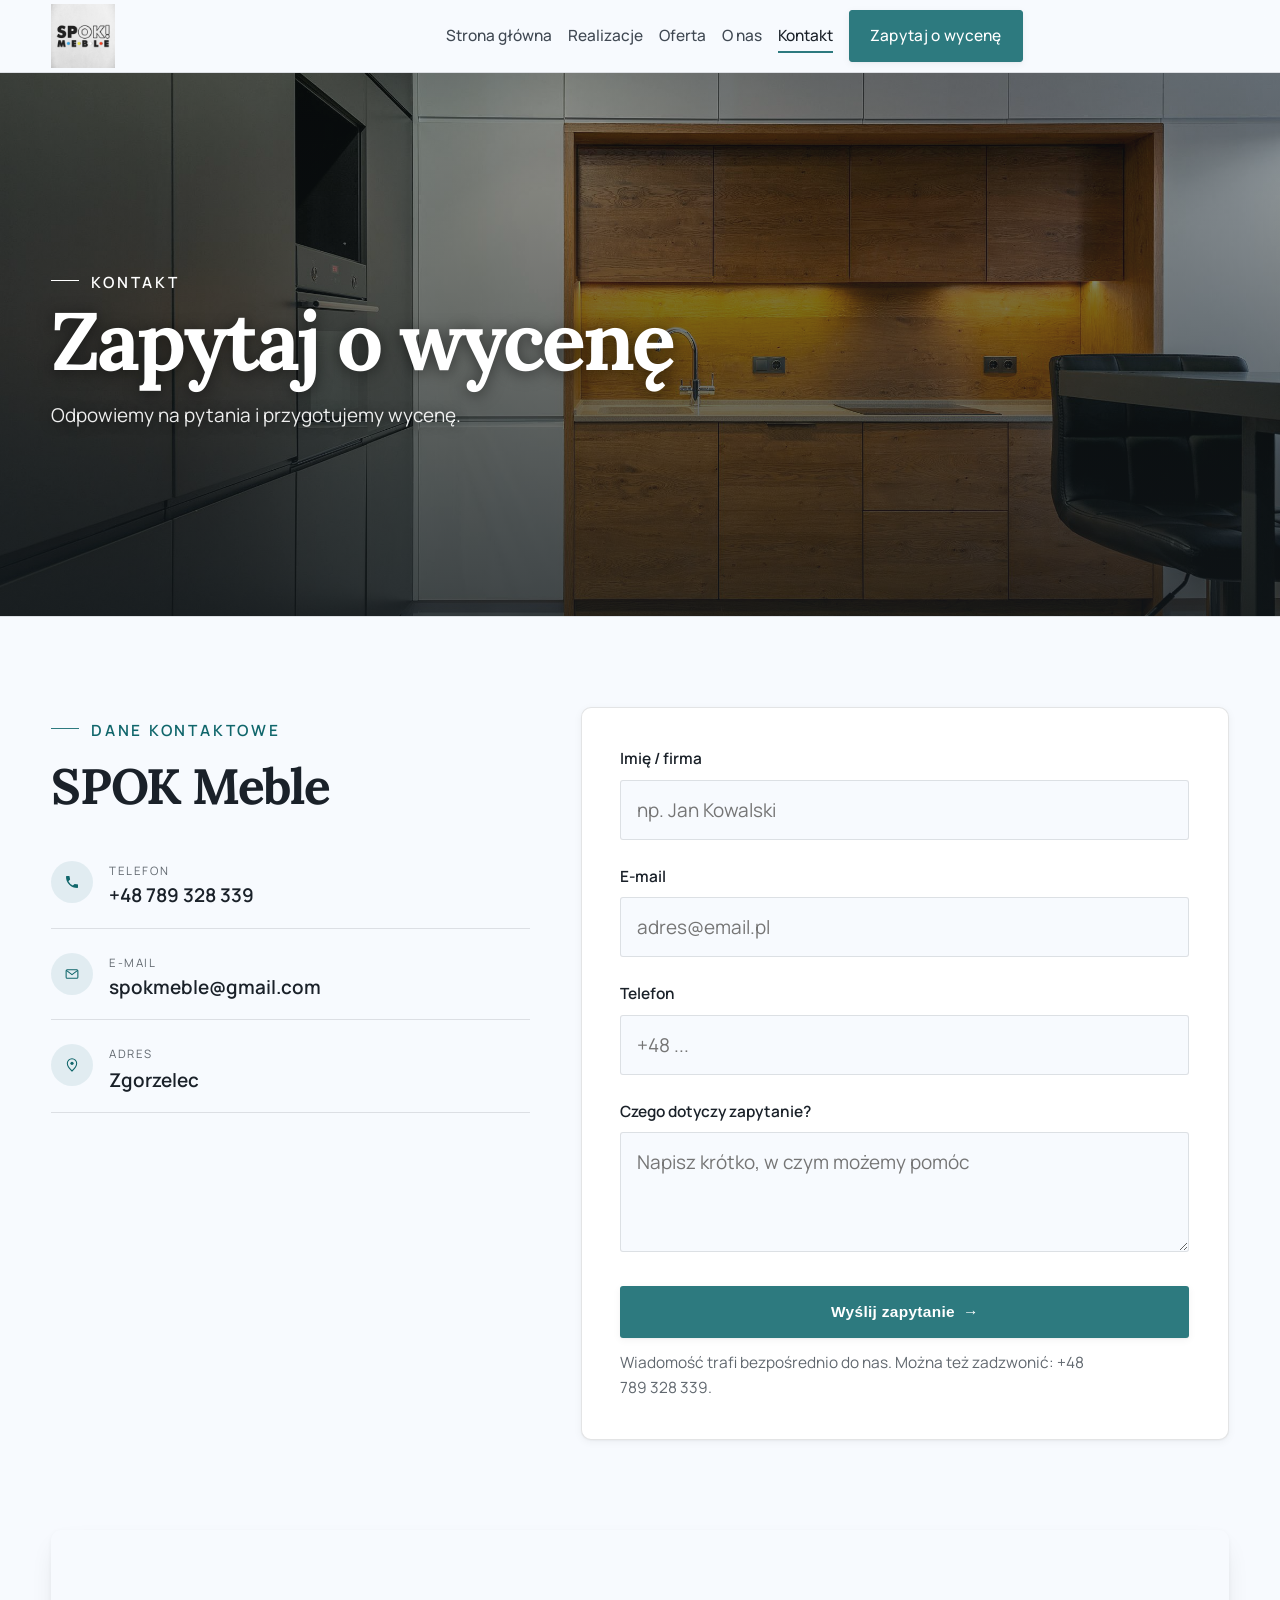
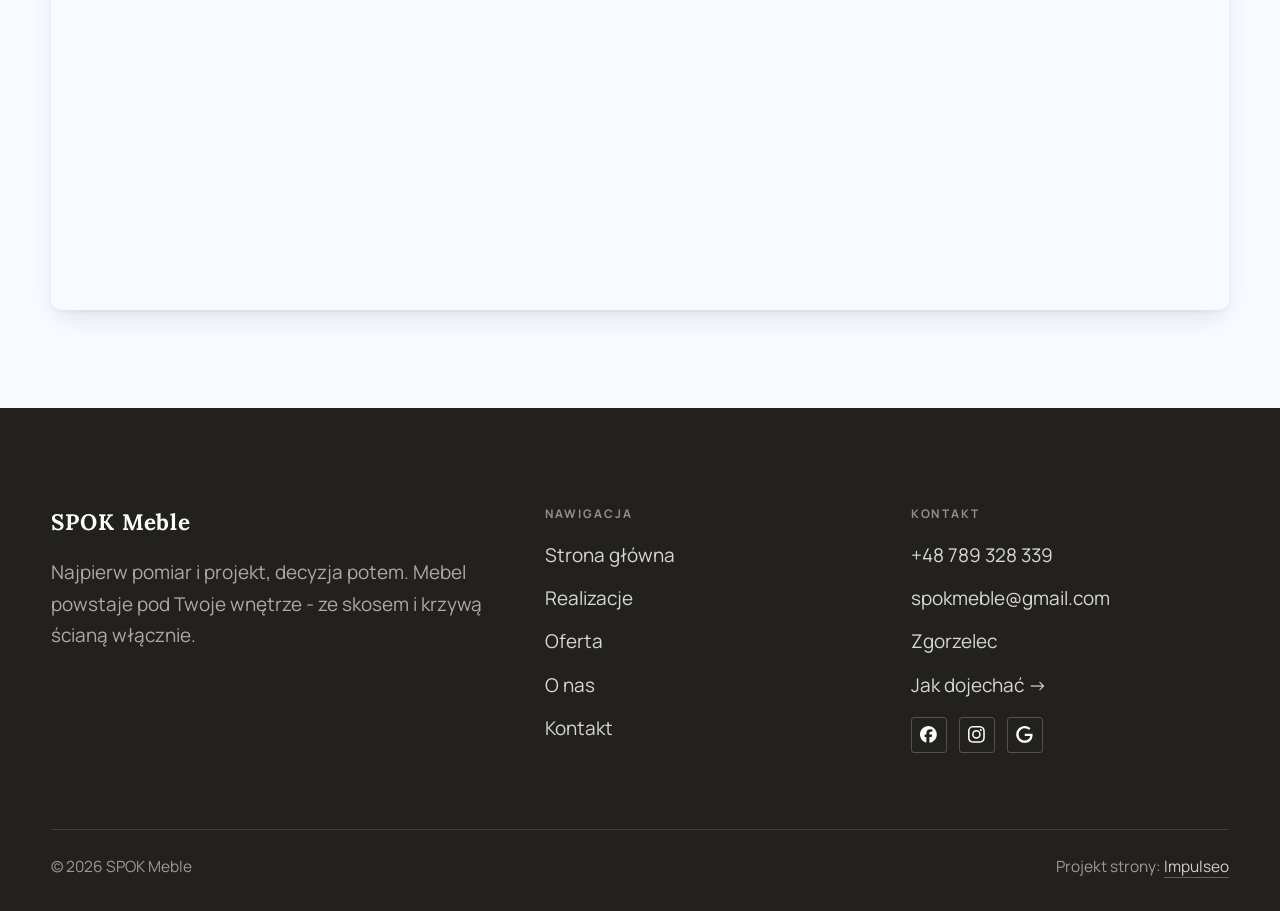
==== kontakt.html @ ac6e2477 "SPOK Meble - demo strony (meble na wymiar, Zgorzelec)" ====
<!DOCTYPE html>
<html lang="pl">
<head>
<meta charset="UTF-8">
<meta name="viewport" content="width=device-width, initial-scale=1.0">
<title>Kontakt - SPOK Meble</title>
<meta name="description" content="Kontakt SPOK Meble - Zgorzelec">
<link rel="canonical" href="https://kris20032.github.io/spok-meble/kontakt.html">
<meta name="robots" content="noindex, nofollow">
<meta property="og:type" content="website">
<meta property="og:locale" content="pl_PL">
<meta property="og:site_name" content="SPOK Meble">
<meta property="og:title" content="Kontakt - SPOK Meble">
<meta property="og:description" content="Kontakt SPOK Meble - Zgorzelec">
<meta property="og:url" content="https://kris20032.github.io/spok-meble/kontakt.html">
<meta property="og:image" content="https://kris20032.github.io/spok-meble/img/og.jpg">
<meta property="og:image:width" content="1200">
<meta property="og:image:height" content="630">
<meta name="twitter:card" content="summary_large_image">
<link rel="preconnect" href="https://fonts.googleapis.com">
<link rel="preconnect" href="https://fonts.gstatic.com" crossorigin>
<link href="https://fonts.googleapis.com/css2?family=Lora:wght@500;600;700&family=Manrope:wght@400;500;600&display=swap" rel="stylesheet">
<link rel="stylesheet" href="assets/styles.css?v=f36c0eb1">
</head>
<body>

<header class="nav">
  <div class="wrap nav-inner">
    <a class="brand brand-has-logo" href="index.html"><img class="brand-logo" src="img/logo.jpg" alt="SPOK Meble" width="720" height="720" decoding="async"></a>
    <nav class="nav-links">
      <a href="index.html">Strona główna</a>
      <a href="realizacje.html">Realizacje</a>
      <a href="oferta.html">Oferta</a>
      <a href="o-nas.html">O nas</a>
      <a href="kontakt.html" class="active" aria-current="page">Kontakt</a>
      <a href="kontakt.html" class="btn btn-accent">Zapytaj o wycenę</a>
    </nav>
    <button class="nav-toggle" aria-label="Menu"><span></span><span></span><span></span></button>
  </div>
</header>

<main>
<section class="pagehead">
  <img src="img/g6.jpg" alt="SPOK Meble - Zapytaj o wycenę" width="2400" height="1602" decoding="async">
  <div class="wrap">
    <span class="eyebrow">Kontakt</span>
    <h1>Zapytaj o wycenę</h1>
    <p>Odpowiemy na pytania i przygotujemy wycenę.</p>
  </div>
</section>
<section>
  <div class="wrap contact-grid">
    <div class="reveal">
      <span class="eyebrow">Dane kontaktowe</span>
      <h2 style="margin:var(--space-4) 0 var(--space-6)">SPOK Meble</h2>
      <div class="info-list">
        <div class="info-row"><div class="ic"><svg class="ico-tel" width="16" height="16" viewBox="0 0 24 24" fill="none" aria-hidden="true"><path d="M6.6 10.8a15.5 15.5 0 0 0 6.6 6.6l2.2-2.2a1 1 0 0 1 1-.24 11.4 11.4 0 0 0 3.6.58 1 1 0 0 1 1 1V20a1 1 0 0 1-1 1A17 17 0 0 1 3 4a1 1 0 0 1 1-1h3.5a1 1 0 0 1 1 1c0 1.25.2 2.46.58 3.6a1 1 0 0 1-.25 1l-2.23 2.2Z" fill="currentColor"/></svg></div><div><div class="lbl">Telefon</div><a class="val" href="tel:+48789328339">+48 789 328 339</a></div></div>
        <div class="info-row"><div class="ic"><svg class="ico-mail" width="16" height="16" viewBox="0 0 24 24" fill="none" aria-hidden="true"><rect x="3.2" y="5.5" width="17.6" height="13" rx="1.6" stroke="currentColor" stroke-width="1.6"/><path d="M4 7l8 6 8-6" stroke="currentColor" stroke-width="1.6" stroke-linecap="round" stroke-linejoin="round"/></svg></div><div><div class="lbl">E-mail</div><a class="val" href="mailto:spokmeble@gmail.com">spokmeble@gmail.com</a></div></div>
        <div class="info-row"><div class="ic"><svg class="ico-pin" width="16" height="16" viewBox="0 0 24 24" fill="none" aria-hidden="true"><path d="M12 21s7-6.1 7-11.5A7 7 0 0 0 5 9.5C5 14.9 12 21 12 21Z" stroke="currentColor" stroke-width="1.6" fill="none"/><circle cx="12" cy="9.5" r="2.4" fill="currentColor"/></svg></div><div><div class="lbl">Adres</div><div class="val">Zgorzelec</div></div></div>
      </div>
    </div>
    <div class="reveal">
      <form class="form" action="https://formsubmit.co/spokmeble@gmail.com" method="POST">
        <input type="hidden" name="_subject" value="Zapytanie ze strony SPOK Meble">
        <input type="hidden" name="_captcha" value="false">
        <input type="hidden" name="_template" value="table">
        <div class="fld"><label for="name">Imię / firma</label><input id="name" name="name" type="text" placeholder="np. Jan Kowalski" required></div>
        <div class="fld"><label for="email">E-mail</label><input id="email" name="email" type="email" placeholder="adres@email.pl" required></div>
        <div class="fld"><label for="phone">Telefon</label><input id="phone" name="phone" type="tel" placeholder="+48 ..."></div>
        <div class="fld"><label for="msg">Czego dotyczy zapytanie?</label><textarea id="msg" name="message" placeholder="Napisz krótko, w czym możemy pomóc" required></textarea></div>
        <button type="submit" class="btn btn-accent" style="width:100%;justify-content:center">Wyślij zapytanie <span class="arr">→</span></button>
        <p class="note">Wiadomość trafi bezpośrednio do nas. Można też zadzwonić: +48 789 328 339.</p>
      </form>
    </div>
  </div>
</section>
<section style="padding-top:0">
  <div class="wrap reveal">
    <iframe class="map" title="SPOK Meble - Zgorzelec" src="https://maps.google.com/maps?q=SPOK%20Meble%20Zgorzelec&z=15&output=embed" loading="lazy" referrerpolicy="no-referrer-when-downgrade"></iframe>
  </div>
</section>
</main>

<footer>
  <div class="wrap">
    <div class="foot-grid">
      <div class="foot-brand">
        <div class="name">SPOK Meble</div>
        <p>Najpierw pomiar i projekt, decyzja potem. Mebel powstaje pod Twoje wnętrze - ze skosem i krzywą ścianą włącznie.</p>
      </div>
      <div class="foot-col">
        <h4>Nawigacja</h4>
        <a href="index.html">Strona główna</a>
        <a href="realizacje.html">Realizacje</a>
        <a href="oferta.html">Oferta</a>
        <a href="o-nas.html">O nas</a>
        <a href="kontakt.html">Kontakt</a>
      </div>
      <div class="foot-col">
        <h4>Kontakt</h4>
        <a href="tel:+48789328339">+48 789 328 339</a>
        <a href="mailto:spokmeble@gmail.com">spokmeble@gmail.com</a>
        <p>Zgorzelec</p>
        <a href="https://www.google.com/maps?cid=637314525857676813" target="_blank" rel="noopener">Jak dojechać →</a>
      <div class="foot-soc">
        <a class="soc" href="https://www.facebook.com/p/SPOK-Meble-100088043043605/" target="_blank" rel="noopener" aria-label="Facebook - SPOK Meble"><svg viewBox="0 0 24 24" aria-hidden="true" focusable="false"><path d="M9.101 23.691v-7.98H6.627v-3.667h2.474v-1.58c0-4.085 1.848-5.978 5.858-5.978.401 0 .955.042 1.468.103a8.68 8.68 0 0 1 1.141.195v3.325a8.623 8.623 0 0 0-.653-.036 26.805 26.805 0 0 0-.733-.009c-.707 0-1.259.096-1.675.309a1.686 1.686 0 0 0-.679.622c-.258.42-.374.995-.374 1.752v1.297h3.919l-.386 2.103-.287 1.564h-3.246v8.245C19.396 23.238 24 18.179 24 12.044c0-6.627-5.373-12-12-12s-12 5.373-12 12c0 5.628 3.874 10.35 9.101 11.647Z" fill="currentColor"/></svg></a>
        <a class="soc" href="https://www.instagram.com/spok_meble/" target="_blank" rel="noopener" aria-label="Instagram - SPOK Meble"><svg viewBox="0 0 24 24" aria-hidden="true" focusable="false"><path d="M7.0301.084c-1.2768.0602-2.1487.264-2.911.5634-.7888.3075-1.4575.72-2.1228 1.3877-.6652.6677-1.075 1.3368-1.3802 2.127-.2954.7638-.4956 1.6365-.552 2.914-.0564 1.2775-.0689 1.6882-.0626 4.947.0062 3.2586.0206 3.6671.0825 4.9473.061 1.2765.264 2.1482.5635 2.9107.308.7889.72 1.4573 1.388 2.1228.6679.6655 1.3365 1.0743 2.1285 1.38.7632.295 1.6361.4961 2.9134.552 1.2773.056 1.6884.069 4.9462.0627 3.2578-.0062 3.668-.0207 4.9478-.0814 1.28-.0607 2.147-.2652 2.9098-.5633.7889-.3086 1.4578-.72 2.1228-1.3881.665-.6682 1.0745-1.3378 1.3795-2.1284.2957-.7632.4966-1.636.552-2.9124.056-1.2809.0692-1.6898.063-4.948-.0063-3.2583-.021-3.6668-.0817-4.9465-.0607-1.2797-.264-2.1487-.5633-2.9117-.3084-.7889-.72-1.4568-1.3876-2.1228C21.2982 1.33 20.628.9208 19.8378.6165 19.074.321 18.2017.1197 16.9244.0645 15.6471.0093 15.236-.005 11.977.0014 8.718.0076 8.31.0215 7.0301.0839m.1402 21.6932c-1.17-.0509-1.8053-.2453-2.2287-.408-.5606-.216-.96-.4771-1.3819-.895-.422-.4178-.6811-.8186-.9-1.378-.1644-.4234-.3624-1.058-.4171-2.228-.0595-1.2645-.072-1.6442-.079-4.848-.007-3.2037.0053-3.583.0607-4.848.05-1.169.2456-1.805.408-2.2282.216-.5613.4762-.96.895-1.3816.4188-.4217.8184-.6814 1.3783-.9003.423-.1651 1.0575-.3614 2.227-.4171 1.2655-.06 1.6447-.072 4.848-.079 3.2033-.007 3.5835.005 4.8495.0608 1.169.0508 1.8053.2445 2.228.408.5608.216.96.4754 1.3816.895.4217.4194.6816.8176.9005 1.3787.1653.4217.3617 1.056.4169 2.2263.0602 1.2655.0739 1.645.0796 4.848.0058 3.203-.0055 3.5834-.061 4.848-.051 1.17-.245 1.8055-.408 2.2294-.216.5604-.4763.96-.8954 1.3814-.419.4215-.8181.6811-1.3783.9-.4224.1649-1.0577.3617-2.2262.4174-1.2656.0595-1.6448.072-4.8493.079-3.2045.007-3.5825-.006-4.848-.0608M16.953 5.5864A1.44 1.44 0 1 0 18.39 4.144a1.44 1.44 0 0 0-1.437 1.4424M5.8385 12.012c.0067 3.4032 2.7706 6.1557 6.173 6.1493 3.4026-.0065 6.157-2.7701 6.1506-6.1733-.0065-3.4032-2.771-6.1565-6.174-6.1498-3.403.0067-6.156 2.771-6.1496 6.1738M8 12.0077a4 4 0 1 1 4.008 3.9921A3.9996 3.9996 0 0 1 8 12.0077" fill="currentColor"/></svg></a>
        <a class="soc" href="https://www.google.com/maps?cid=637314525857676813" target="_blank" rel="noopener" aria-label="Google - SPOK Meble"><svg viewBox="0 0 24 24" aria-hidden="true" focusable="false"><path d="M12.48 10.92v3.28h7.84c-.24 1.84-.853 3.187-1.787 4.133-1.147 1.147-2.933 2.4-6.053 2.4-4.827 0-8.6-3.893-8.6-8.72s3.773-8.72 8.6-8.72c2.6 0 4.507 1.027 5.907 2.347l2.307-2.307C18.747 1.44 16.133 0 12.48 0 5.867 0 .307 5.387.307 12s5.56 12 12.173 12c3.573 0 6.267-1.173 8.373-3.36 2.16-2.16 2.84-5.213 2.84-7.667 0-.76-.053-1.467-.173-2.053H12.48z" fill="currentColor"/></svg></a>
      </div>
      </div>
    </div>
    <div class="foot-bot">
      <span>© 2026 SPOK Meble</span>
      <span>Projekt strony: <a class="foot-credit" href="https://impulseo.pl" target="_blank" rel="noopener">Impulseo</a></span>
    </div>
  </div>
</footer>
<div class="sticky-reserve"><a class="sr-book" href="kontakt.html">Zapytaj o wycenę</a><a class="sr-call" href="tel:+48789328339" aria-label="Zadzwoń"><svg class="ico-tel" width="16" height="16" viewBox="0 0 24 24" fill="none" aria-hidden="true"><path d="M6.6 10.8a15.5 15.5 0 0 0 6.6 6.6l2.2-2.2a1 1 0 0 1 1-.24 11.4 11.4 0 0 0 3.6.58 1 1 0 0 1 1 1V20a1 1 0 0 1-1 1A17 17 0 0 1 3 4a1 1 0 0 1 1-1h3.5a1 1 0 0 1 1 1c0 1.25.2 2.46.58 3.6a1 1 0 0 1-.25 1l-2.23 2.2Z" fill="currentColor"/></svg></a></div>
<div class="demo-wazne" data-do="2026-08-27" data-cykl="3" hidden><svg class="dw-ico" width="13" height="13" viewBox="0 0 24 24" fill="none" aria-hidden="true"><circle cx="12" cy="12" r="8.6" stroke="currentColor" stroke-width="1.8"/><path d="M12 7.2V12l3.3 2" stroke="currentColor" stroke-width="1.8" stroke-linecap="round"/></svg><span class="dw-txt"></span></div>

<script src="assets/main.js"></script>
</body>
</html>
---- assets/styles.css ----
/* ============================================================
   STOLBASZ — premium, architektoniczny B2B fit-out
   Jasna paleta, zero brązu. System wg premium-web-craft.
   Projekt strony: Impulseo (impulseo.pl)
   ============================================================ */

:root{
  /* PALETA — jasna, architektoniczna, chłodna */
  --paper:#F3F1EC;          /* główne tło */
  --paper-2:#E6E3DB;        /* sekcje alternatywne (chłodny jasny szary) */
  --paper-3:#E6E3DB;        /* delikatne wypełnienia */
  --ink:#23211E;            /* tekst główny — chłodny grafit */
  --ink-soft:#43403A;       /* nagłówki drugorzędne */
  --muted:#87837A;          /* tekst poboczny */
  --line:rgba(35,33,30,.12);/* hairline */
  --accent:#8A6B3C;         /* stonowany petrol-slate — jedyny akcent */
  --accent-d:#6E5430;
  --accent-soft:rgba(138,107,60,.10);
  --dark:#23211E;           /* sekcje ciemne (stopka/CTA) */

  /* HOVER ZDJĘĆ — JEDEN standard dla całego silnika (decyzja K. 04.08.2026, artefakt z wariantami).
     AKTUALNE (K.+Szymon 09.08.2026, wybór z artefaktu 6 wariantów): zoom 1.05 przy 1.4s -
     przy tak długim czasie mocniejszy kadr NIE skacze, tylko „oddycha". Poprzedni standard
     (1.02 / .55s z 04.08) odbierany jako dynamiczny i szybki.
     Spoczynek lekko przygaszony, ale TYLKO tam, gdzie jest mysz (@media hover:hover) —
     na telefonie zdjęcia zostają w pełnej jasności. */
  --img-zoom:1.05;                   /* K.+Szymon 09.08: wariant F z artefaktu porównawczego */
  --img-rest:brightness(.95) saturate(.99);
  --img-hot:brightness(1.06) saturate(1.05);
  --img-dur:1.4s;                    /* K.+Szymon 09.08 (wariant F): powoli = elegancko */
  --img-ease:cubic-bezier(.16,.84,.44,1);  /* miękki ogon, efekt „oddychania" */

  /* ODSTĘPY — skala 4/8 */
  --space-1:4px; --space-2:8px; --space-3:12px; --space-4:16px; --space-5:24px;
  --space-6:32px; --space-7:48px; --space-8:64px; --space-9:96px; --space-10:128px;

  /* TYPOGRAFIA — fluid clamp() (skala podbita 16.07.2026: większe, czytelniejsze litery — uwaga Adama) */
  --text-sm:clamp(.9rem,.87rem + .12vw,1rem);
  --text-base:clamp(1.08rem,1.04rem + .18vw,1.2rem);
  --text-lg:clamp(1.24rem,1.15rem + .34vw,1.44rem);
  --text-h3:clamp(1.34rem,1.22rem + .55vw,1.66rem);
  --text-h2:clamp(2.1rem,1.66rem + 2.1vw,3.1rem);
  --text-h1:clamp(2.9rem,2.1rem + 4vw,5.1rem);

  /* PROMIENIE — architektoniczne, raczej ostre */
  --r-sm:3px; --r-md:6px; --r-lg:10px;

  /* RUCH */
  --ease:cubic-bezier(.25,.46,.45,.94); --dur:.24s;

  /* CIENIE — miękkie, warstwowe */
  --sh-sm:0 1px 2px rgba(16,24,32,.04), 0 2px 8px rgba(16,24,32,.05);
  --sh-md:0 2px 6px rgba(16,24,32,.05), 0 12px 28px -8px rgba(16,24,32,.12);
  --sh-lg:0 6px 14px rgba(16,24,32,.07), 0 26px 56px -18px rgba(16,24,32,.22);

  --hairline:1px solid var(--line);

  --font-display:'Lora',serif;
  --font-body:'Manrope',sans-serif;
}

*{box-sizing:border-box;margin:0;padding:0}
html{scroll-behavior:smooth}
body{
  font-family:var(--font-body);
  font-size:var(--text-base);
  line-height:1.65;
  color:var(--ink);
  background:var(--paper);
  -webkit-font-smoothing:antialiased;
  text-rendering:optimizeLegibility;
}
img{max-width:100%;height:auto;display:block}  /* height:auto = width/height z atrybutów trzyma proporcje (TOP#12) */
a{color:inherit;text-decoration:none}

.wrap{width:min(92%,1180px);margin-inline:auto}
section{padding-block:clamp(52px,6.5vw,96px)}

h1,h2,h3{font-family:var(--font-display);font-weight:700;line-height:1.08;letter-spacing:-.02em;color:var(--ink)}
h1{font-size:var(--text-h1);letter-spacing:-.035em}
h2{font-size:var(--text-h2);letter-spacing:-.025em}
h3{font-size:var(--text-h3)}
/* MIARA — długość wiersza. WCAG 2.2 SC 1.4.8: max 80 znaków; Butterick: 45–90.
   68ch daje realnie 72–78 znaków polskiego tekstu, czyli z zapasem pod granicą.
   Wcześniej limit miał TYLKO <p> — <li>, <blockquote> i <dd> nie miały żadnego,
   i to jedyny powód, dla którego 23 bloki na dwóch oddanych stronach jadą po
   83–106 znaków w wierszu (pomiar 07.08.2026, bramka `miara`).
   ⚠️ Listy i definicje ograniczamy TYLKO bez klasy: `ul`/`ol` z klasą to u nas
   układ (siatki kafli, menu), a nie tekst ciągły — tam miarę wyznacza układ. */
/* 60ch, nie 68ch (K. 10.08): po zmianie fontów na węższe kroje (DM Sans i spółka)
   w 68ch mieściło się ~90 znaków - bramka pikselowa słusznie zgłaszała przekroczenie
   granicy 80. Pomiar na żywej przeglądarce: 60ch = 90 znaków, 53ch = ~78 znaków, czyli normę WCAG 1.4.8. */
:root{ --miara:53ch }
p{max-width:min(100%,var(--miara))}
blockquote,
ul:not([class])>li, ol:not([class])>li,
dl:not([class])>dd{max-width:min(100%,var(--miara))}

/* ⚠️ Świadomie BEZ wyjątku `.tile p,.card p,.svc p{max-width:none}`, choć nasuwa się sam:
   te akapity BYŁY już ograniczone (stare `p{max-width:65ch}`), więc „wyjątek" nie odblokowałby
   niczego nowego — tylko ROZLUŹNIŁ stan sprzed zmiany na wszystkich demach naraz.
   `figcaption` żadna z reguł wyżej nie dotyczy, więc też nie potrzebuje zwolnienia. */

/* ŁAMANIE. `balance` wyrównuje długości wierszy w nagłówku, `pretty` pilnuje ostatniego
   wiersza akapitu, żeby nie został w nim jeden wyraz. Obsługiwane od Chrome 117 /
   Safari 17.5; starsze przeglądarki po prostu ignorują tę własność.
   `text-wrap:pretty` nie występowało dotąd ANI RAZ w silniku ani w repo klientów. */
h1,h2,h3,.lead,.lede{text-wrap:balance}
p,li,blockquote,dd{text-wrap:pretty}

.eyebrow{
  font-family:var(--font-body);
  font-size:var(--text-sm);
  font-weight:600;
  letter-spacing:.18em;
  text-transform:uppercase;
  color:var(--accent);
  display:inline-flex;align-items:center;gap:var(--space-3);
}
/* flex:none + margin-top = kreska trzyma się PIERWSZEJ linii. Wcześniej align-items:center
   centrowało ją względem całego bloku i przy zawinięciu (długi kicker typu
   „…WNĘTRZ · LESZNO · OD 2019") druga linia lądowała z brzydkim wcięciem. */
.eyebrow{align-items:flex-start}
.eyebrow>*,.eyebrow{text-wrap:balance}   /* dlugi kicker lamal sie na sierote typu samo „2019" w drugiej linii */
.eyebrow::before{content:"";width:28px;height:1px;background:var(--accent);display:inline-block;flex:none;margin-top:.62em}

.muted{color:var(--muted)}
.lead{font-size:var(--text-lg);line-height:1.55;color:var(--ink-soft);max-width:50ch}

/* ---------- BUTTONS ---------- */
.btn{
  display:inline-flex;align-items:center;gap:var(--space-2);
  font-weight:600;font-size:var(--text-sm);letter-spacing:.02em;
  padding:var(--space-4) var(--space-6);
  border-radius:var(--r-sm);
  transition:transform var(--dur) var(--ease),box-shadow var(--dur) var(--ease),background var(--dur) var(--ease);
  cursor:pointer;border:1px solid transparent;
}
.btn-accent{background:var(--accent);color:#fff;box-shadow:var(--sh-sm)}
.btn-accent:hover{background:var(--accent-d);transform:translateY(-2px);box-shadow:var(--sh-md)}
.btn-accent:active{transform:translateY(0);box-shadow:var(--sh-sm)}
.btn-ghost{background:transparent;color:var(--ink);border-color:var(--line)}
.btn-ghost:hover{border-color:var(--accent);color:var(--accent);transform:translateY(-2px)}
.btn-light{background:#fff;color:var(--ink);box-shadow:var(--sh-sm)}
.btn-light:hover{transform:translateY(-2px);box-shadow:var(--sh-md)}
.btn .arr{transition:transform var(--dur) var(--ease)}
.btn:hover .arr{transform:translateX(4px)}

/* ---------- NAV ---------- */
.nav{
  position:sticky;top:0;z-index:50;
  background:color-mix(in srgb,var(--paper) 88%,transparent);
  backdrop-filter:saturate(140%) blur(10px);
  border-bottom:var(--hairline);
}
.nav-inner{display:flex;align-items:center;justify-content:space-between;gap:var(--space-5);height:72px}
/* ANTY-NACHODZENIE (K. 05.08.2026): długa nazwa firmy + przycisk z pełnym numerem nie mieściły się w pasku
   i flex ściskał linki PONIŻEJ ich treści - "Kontakt" wchodził na ramkę "Zadzwoń +48 ...". Teraz ustępuje
   nazwa marki (skrót wielokropkiem), a menu i przycisk nigdy się nie kurczą ani nie zachodzą na siebie. */
.brand{display:flex;flex-direction:column;line-height:1;min-width:0;flex:0 1 auto}
.brand .name{font-family:var(--font-display);font-weight:800;font-size:1.35rem;letter-spacing:.04em;white-space:nowrap;overflow:hidden;text-overflow:ellipsis}
.brand .sub{font-size:.62rem;letter-spacing:.34em;text-transform:uppercase;color:var(--muted);margin-top:5px;white-space:nowrap;overflow:hidden;text-overflow:ellipsis}
.nav-links{display:flex;align-items:center;gap:var(--space-6);flex:0 0 auto}
.nav-links a{font-size:var(--text-sm);font-weight:500;color:var(--ink-soft);position:relative;padding-block:4px;white-space:nowrap;transition:color var(--dur) var(--ease)}
.nav-links a::after{content:"";position:absolute;left:0;bottom:0;width:0;height:1.5px;background:var(--accent);transition:width var(--dur) var(--ease)}
.nav-links a:hover,.nav-links a.active{color:var(--ink)}
.nav-links a:hover::after,.nav-links a.active::after{width:100%}
.nav-links .btn{padding:var(--space-2) var(--space-5)}
/* przyciski w nav: właściwy kolor (przebij .nav-links a) + bez podkreślenia */
.nav-links a.btn-accent{color:#fff}
.nav-links a.btn-ghost,.nav-links a.btn-light{color:var(--ink)}
/* CTA w pasku: NIE podkreślenie spod linków menu, ale ten sam przelatujący błysk,
   co na wszystkich innych przyciskach (zgłoszenie K. 13.08.2026 - „na hero jest efekt
   światła przechodzącego przez przycisk, na navbarze go nie ma, a mają być identyczne").
   Reguła `.nav-links a::after` jest silniejsza od `.btn::after`, więc trzeba jej
   geometrię wyzerować i wpisać połysk z nazwy - samo `display:none` gasiło efekt. */
.nav-links a.btn::after{
  display:block;content:"";position:absolute;inset:0;z-index:-1;pointer-events:none;
  inset:0;width:auto;height:auto;border-radius:inherit;   /* kasuje geometrię podkreślenia (width:0;height:1.5px) */
  background:linear-gradient(100deg,transparent 32%,rgba(255,255,255,.20) 50%,transparent 68%);
  translate:-120% 0}
@media (prefers-reduced-motion:no-preference){
  .nav-links a.btn:hover::after{translate:120% 0;transition:translate .75s var(--mt-ease,cubic-bezier(.16,.84,.44,1))}
}
.nav-toggle{display:none;background:none;border:none;cursor:pointer;flex-direction:column;gap:5px;padding:8px}
.nav-toggle span{width:24px;height:2px;background:var(--ink);transition:var(--dur)}
/* Ciasny zakres MIĘDZY menu mobilnym a pełnym pulpitem: zbijamy odstępy i nazwę marki,
   żeby wszystko zmieściło się naturalnie, zanim w ogóle dojdzie do skracania wielokropkiem. */
@media(max-width:1280px) and (min-width:921px){
  .nav-links{gap:var(--space-4)}
  .nav-links .btn{padding:var(--space-2) var(--space-4)}
  .brand .name{font-size:1.15rem}
}

/* ---------- HERO (split) ---------- */
.hero{position:relative;overflow:hidden;border-bottom:var(--hairline)}
.hero-grid{display:grid;grid-template-columns:1.05fr .95fr;gap:clamp(24px,4vw,60px);align-items:center;
  padding-block:clamp(36px,4.5vw,64px)}
.hero-copy .eyebrow{margin-bottom:var(--space-5)}
.hero-copy h1{margin-bottom:var(--space-5)}
.hero-copy .lead{margin-bottom:var(--space-7)}
.hero-actions{display:flex;flex-wrap:wrap;gap:var(--space-4)}
.hero-art{position:relative;aspect-ratio:4/3;border-radius:var(--r-lg);overflow:hidden;box-shadow:var(--sh-lg)}
.hero-art img{width:100%;height:100%;object-fit:cover}
.hero-art::after{content:"";position:absolute;inset:0;background:linear-gradient(180deg,transparent 55%,rgba(18,24,28,.28))}
.hero-badge{position:absolute;left:var(--space-5);bottom:var(--space-5);z-index:2;
  background:rgba(252,252,251,.94);backdrop-filter:blur(4px);
  border-radius:var(--r-md);padding:var(--space-4) var(--space-5);box-shadow:var(--sh-md);max-width:78%}
.hero-badge strong{display:block;font-family:var(--font-display);font-size:1rem;letter-spacing:-.01em}
.hero-badge span{font-size:var(--text-sm);color:var(--muted)}

/* ---------- HERO duży / kinowy (strona główna) ---------- */
.hero-cine{position:relative;min-height:clamp(560px,82vh,840px);min-height:clamp(560px,82svh,840px);display:flex;align-items:center;overflow:hidden;border-bottom:var(--hairline)}
.hero-cine>img{position:absolute;inset:0;width:100%;height:100%;object-fit:cover;z-index:0}
.hero-cine::after{content:"";position:absolute;inset:0;z-index:1;
  background:linear-gradient(95deg,rgba(13,18,23,.86) 0%,rgba(13,18,23,.64) 32%,rgba(13,18,23,.24) 62%,rgba(13,18,23,.04) 100%)}
.hero-cine .wrap{position:relative;z-index:2;padding-block:var(--space-8)}
.hero-cine .hero-copy{max-width:660px}
.hero-cine .eyebrow{color:#fff;margin-bottom:var(--space-5)}
.hero-cine .eyebrow::before{background:#fff}
.hero-cine h1{color:#fff;margin-bottom:var(--space-5);font-size:clamp(2.9rem,2rem + 4.4vw,5.2rem);text-wrap:balance}
.hero-cine .lead{color:rgba(255,255,255,.92);max-width:48ch;margin-bottom:var(--space-7)}
.hero-cine .hero-actions{display:flex;flex-wrap:wrap;gap:var(--space-4)}
/* NISKIE OKNO (laptop z dokiem i paskami przeglądarki ma ~700-780 px wysokości widoku):
   H1 do 5.2rem + długi lead nie mieściły się i przyciski wypadały POD krawędź ekranu -
   klient widział stronę bez ani jednego CTA. Skalujemy w dół, zamiast przycinać treść. */
@media(min-width:821px) and (max-height:820px){
  .hero-cine{min-height:clamp(520px,94svh,780px)}
  .hero-cine .wrap{padding-block:var(--space-6)}
  .hero-cine h1{font-size:clamp(2.2rem,1.5rem + 2.6vw,3.6rem);margin-bottom:var(--space-4)}
  .hero-cine .eyebrow{margin-bottom:var(--space-4)}
  .hero-cine .lead{margin-bottom:var(--space-5);max-width:44ch}
}
@media(max-width:680px){
  .hero-cine{min-height:clamp(520px,76vh,640px);min-height:clamp(520px,76svh,640px);align-items:flex-end}
  .hero-cine::after{background:linear-gradient(0deg,rgba(13,18,23,.9) 6%,rgba(13,18,23,.45) 55%,rgba(13,18,23,.25) 100%)}
  .hero-cine .wrap{padding-bottom:var(--space-9)}
  /* TELEFON (~90% oglądających): lead potrafił zająć 8 linii i zepchnąć CTA poza pierwszy ekran.
     Zwężamy interlinię i skalę - treści nie ucinamy, bo to ona sprzedaje. */
  .hero-cine .lead{font-size:.98rem;line-height:1.5;margin-bottom:var(--space-5)}
  .hero-cine .eyebrow{font-size:.72rem;letter-spacing:.13em;margin-bottom:var(--space-4)}
  .hero-cine .eyebrow::before{width:20px}
  .hero-cine h1{margin-bottom:var(--space-4)}
}

/* full-bleed hero variant (podstrony) */
.pagehead{position:relative;min-height:46vh;min-height:46svh;display:flex;align-items:flex-end;overflow:hidden;border-bottom:var(--hairline)}
.pagehead img{position:absolute;inset:0;width:100%;height:100%;object-fit:cover}
/* 10.08.2026 (decyzja K.): mocniejsze przyciemnienie + cień pod tekstem. Bramka mierzyła na
   nagłówkach podstron 3,38-3,43:1 przy wymaganych 4,5 — jasne zdjęcie (hala, śnieg, niebo)
   podchodziło pod biały tekst. Zdjęcia klientów są różne, więc kontrast musi dawać WARSTWA,
   a nie szczęśliwy dobór kadru. */
.pagehead::after{content:"";position:absolute;inset:0;background:linear-gradient(180deg,rgba(18,24,28,.40),rgba(18,24,28,.76))}
.pagehead .wrap{position:relative;z-index:2;padding-block:var(--space-9);color:#fff}
.pagehead h1{color:#fff;max-width:18ch;text-shadow:0 2px 16px rgba(0,0,0,.55)}
.pagehead .eyebrow{color:#fff}
.pagehead .eyebrow::before{background:#fff}
.pagehead p{color:rgba(255,255,255,.92);margin-top:var(--space-4);max-width:54ch;text-shadow:0 1px 12px rgba(0,0,0,.5)}

/* ---------- STRIP (pasek skrótów / liczby) ---------- */
.strip{background:var(--dark);color:#fff}
/* PASEK HASEŁ — standard 04.08.2026 (decyzja K.): 5 haseł w JEDNYM rzędzie, tekst WYŚRODKOWANY,
   węższe marginesy boczne niż reszta strony (pasek ma iść szerzej), równe wysokości kolumn. */
.strip .wrap{width:min(96%,1440px);display:grid;grid-template-columns:repeat(5,1fr);
  gap:var(--space-5);padding-block:var(--space-7);align-items:stretch}
.strip .item .k{font-family:var(--font-display);font-size:clamp(1.05rem,.82rem + .85vw,1.55rem);
  font-weight:800;letter-spacing:-.02em;color:#fff;line-height:1.18;text-wrap:balance}
.strip .item .v{font-size:var(--text-sm);color:rgba(255,255,255,.66);margin-top:var(--space-2);line-height:1.4}
.strip .item{border-left:2px solid var(--accent);padding-inline:var(--space-4);
  text-align:center;display:flex;flex-direction:column;justify-content:center}
/* liczba kolumn = liczba haseł, żeby ostatnie nie zostawało samo w drugim rzędzie.
   Klasę n-N nadaje multipage.py; domyślnie (bez klasy) pasek jest 5-kolumnowy. */
.strip.n-2 .wrap{grid-template-columns:repeat(2,1fr)}
.strip.n-3 .wrap{grid-template-columns:repeat(3,1fr)}
.strip.n-4 .wrap{grid-template-columns:repeat(4,1fr);gap:var(--space-6)}
.strip.n-4 .item .k{font-size:clamp(1.3rem,1rem + 1.1vw,2rem)}
.strip.n-6 .wrap{grid-template-columns:repeat(6,1fr);gap:var(--space-4)}
.strip.n-6 .item .k{font-size:clamp(.98rem,.8rem + .7vw,1.35rem)}
/* równe łamanie: zamiast "długa linia + jedno słowo" obie linie zbliżonej długości */
.strip .item .k{text-wrap:balance}

/* ---------- SECTION HEAD ---------- */
.head{max-width:48rem;margin-bottom:var(--space-8)}
.head.center{margin-inline:auto;text-align:center}
.head .eyebrow{margin-bottom:var(--space-4)}
.head h2{margin-bottom:var(--space-4)}
.head p{color:var(--muted);font-size:var(--text-lg);line-height:1.55}
.head.center p{margin-inline:auto}

/* ---------- INTRO SPLIT ---------- */
.split{display:grid;grid-template-columns:.92fr 1.08fr;gap:clamp(28px,5vw,80px);align-items:center}
.split.rev{grid-template-columns:1.08fr .92fr}
.split.rev .split-art{order:-1}
.split-art{position:relative;aspect-ratio:5/4;border-radius:var(--r-lg);overflow:hidden;box-shadow:var(--sh-lg)}
.split-art img{width:100%;height:100%;object-fit:cover}
.split-copy h2{margin-bottom:var(--space-5)}
.split-copy p+p{margin-top:var(--space-4)}
.split-copy .btn{margin-top:var(--space-6)}

/* ---------- SERVICES (zakres) ---------- */
.svc-grid{display:grid;grid-template-columns:repeat(auto-fit,minmax(280px,1fr));gap:var(--space-5)}
.svc{background:#fff;border:var(--hairline);border-radius:var(--r-md);padding:var(--space-7) var(--space-6);
  transition:transform var(--dur) var(--ease),box-shadow var(--dur) var(--ease),border-color var(--dur) var(--ease);
  position:relative;overflow:hidden}
.svc::before{content:"";position:absolute;left:0;top:0;width:3px;height:0;background:var(--accent);transition:height var(--dur) var(--ease)}
.svc:hover{transform:translateY(-4px);box-shadow:var(--sh-md);border-color:transparent}
.svc:hover::before{height:100%}
.svc .ic{font-family:var(--font-display);font-size:.8rem;font-weight:700;letter-spacing:.12em;color:var(--accent);margin-bottom:var(--space-4)}
.svc h3{margin-bottom:var(--space-3);font-size:1.22rem}
.svc p{color:var(--muted);font-size:var(--text-base);line-height:1.6}

/* big detailed service rows */
.svc-row{display:grid;grid-template-columns:.8fr 1.2fr;gap:clamp(20px,4vw,60px);align-items:center;padding-block:var(--space-8)}
.svc-row+.svc-row{border-top:var(--hairline)}
.svc-row.rev{grid-template-columns:1.2fr .8fr}
/* Naprzemienny układ wierszy oferty: co drugi wiersz ma zdjęcie po PRAWEJ.
   Było `order:-1` — martwy kod, bo zdjęcie i tak jest pierwszym dzieckiem w HTML,
   więc wszystkie wiersze wyglądały identycznie (zdjęcie zawsze z lewej), a `rev`
   zmieniało tylko szerokość kolumn. Znalezione 29.07.2026 przy różnicowaniu kierunków
   animacji (pomiar pozycji: art.mid 390/502 przy row.mid 756 — zawsze lewa strona). */
.svc-row.rev .svc-row-art{order:2}
.svc-row-art{aspect-ratio:4/3;border-radius:var(--r-md);overflow:hidden;box-shadow:var(--sh-md)}
.svc-row-art img{width:100%;height:100%;object-fit:cover}
.svc-row h3{font-size:1.5rem;margin-bottom:var(--space-4)}
.svc-row .num{font-family:var(--font-display);font-size:.85rem;font-weight:700;letter-spacing:.14em;color:var(--accent);display:block;margin-bottom:var(--space-3)}
.svc-row ul{list-style:none;margin-top:var(--space-4);display:flex;flex-direction:column;gap:var(--space-2)}
.svc-row li{position:relative;padding-left:var(--space-5);color:var(--muted);font-size:var(--text-base)}
.svc-row li::before{content:"";position:absolute;left:0;top:.62em;width:8px;height:1px;background:var(--accent)}

/* ---------- GALLERY (realizacje) ---------- */
.gallery{display:grid;grid-template-columns:repeat(12,1fr);gap:var(--space-4);grid-auto-rows:200px}
/* GALERIA MASONRY — pionowe zdjęcia (portrety beauty/wellness) bez przycinania: kolumny, height auto */
.gallery-masonry{column-count:3;column-gap:var(--space-4)}
@media(max-width:900px){.gallery-masonry{column-count:2}}
@media(max-width:560px){.gallery-masonry{column-count:1}}
.gallery-masonry .m-tile{break-inside:avoid;margin:0 0 var(--space-4);padding:0;position:relative;overflow:hidden;border-radius:var(--r-md);border:1px solid var(--line)}
.gallery-masonry .m-tile img{width:100%;height:auto;display:block}
.gallery-masonry .m-tile .cap{position:absolute;left:0;right:0;bottom:0;padding:var(--space-4);color:#fff;background:linear-gradient(0deg,rgba(0,0,0,.55),transparent);font-size:var(--text-sm)}
.gallery-masonry .m-tile .cap small{display:block;font-weight:400;opacity:.78;letter-spacing:.04em;text-transform:uppercase;font-size:.66rem;margin-top:3px}
.tile{position:relative;overflow:hidden;border-radius:var(--r-md);box-shadow:var(--sh-sm);
  transition:transform var(--dur) var(--ease),box-shadow var(--dur) var(--ease)}
.tile img{width:100%;height:100%;object-fit:cover;
  transition:transform var(--img-dur) var(--img-ease),filter var(--img-dur) var(--img-ease)}
.tile:hover{box-shadow:var(--sh-md)}
.tile .cap{position:absolute;left:0;right:0;bottom:0;padding:var(--space-5) var(--space-4) var(--space-4);
  /* mocniejszy spad + cien pod tekstem: na JASNYCH zdjeciach klienta (biale fronty, sciany)
     slaby gradient dawal kontrast ~1.5:1 zamiast wymaganych 3.6:1 (bramka wygladu, 10.08.2026) */
  background:linear-gradient(transparent 28%,rgba(18,24,28,.58) 62%,rgba(18,24,28,.93));color:#fff;
  text-shadow:0 1px 3px rgba(0,0,0,.6);
  font-size:var(--text-sm);font-weight:600;letter-spacing:.01em;
  opacity:0;transform:translateY(8px);transition:var(--dur) var(--ease)}
.tile:hover .cap{opacity:1;transform:translateY(0)}
.tile .cap small{display:block;font-weight:400;opacity:.78;letter-spacing:.04em;text-transform:uppercase;font-size:.66rem;margin-top:3px}
/* bento spans */
.t-wide{grid-column:span 6}
.t-tall{grid-column:span 6;grid-row:span 2}
.t-std{grid-column:span 6}
.t-third{grid-column:span 4}
.t-two3{grid-column:span 8}

/* ---------- TRUST / WIARYGODNOŚĆ ---------- */
.trust{background:var(--paper-2)}
.trust-grid{display:grid;grid-template-columns:repeat(auto-fit,minmax(240px,1fr));gap:var(--space-5);margin-top:var(--space-7)}
.trust-card{background:#fff;border-radius:var(--r-md);padding:var(--space-7) var(--space-6);box-shadow:var(--sh-sm);border-top:3px solid var(--accent)}
.trust-card .big{font-family:var(--font-display);font-size:clamp(1.8rem,1.3rem + 1.6vw,2.6rem);font-weight:800;letter-spacing:-.02em;color:var(--ink);line-height:1}
.trust-card h3{font-size:1.12rem;margin:var(--space-3) 0 var(--space-2)}
.trust-card p{color:var(--muted);font-size:var(--text-base);line-height:1.55}

/* ---------- CTA band ---------- */
.cta{background:var(--dark);color:#fff;position:relative;overflow:hidden}
/* telefon w CTA: na ciemnym tle biały (domyślnie), rodziny z JASNYM tłem CTA
   nadpisują to u siebie - wcześniej kolor siedział w stylu inline i wygrywał z rodziną. */
.cta .btn-ghost-cta{color:#fff;border-color:rgba(255,255,255,.3)}
.cta .wrap{display:grid;grid-template-columns:1.4fr .6fr;gap:var(--space-7);align-items:center;position:relative;z-index:2}
.cta h2{color:#fff;max-width:20ch}
.cta p{color:rgba(255,255,255,.74);margin-top:var(--space-4)}
.cta-actions{display:flex;flex-direction:column;gap:var(--space-3);align-items:flex-start}
.cta::before{content:"";position:absolute;right:-80px;top:-80px;width:360px;height:360px;border-radius:50%;
  background:radial-gradient(circle,var(--accent-soft),transparent 70%)}

/* ---------- CONTACT ---------- */
.contact-grid{display:grid;grid-template-columns:.85fr 1.15fr;gap:clamp(28px,4vw,56px);align-items:start}
.info-list{display:flex;flex-direction:column;gap:var(--space-2)}
.info-row{display:flex;gap:var(--space-4);align-items:flex-start;padding-block:var(--space-4);border-bottom:var(--hairline)}
.info-row .ic{flex:none;width:42px;height:42px;display:grid;place-items:center;border-radius:50%;
  background:var(--accent-soft);color:var(--accent);font-size:1.05rem}
.info-row .lbl{font-size:.72rem;letter-spacing:.14em;text-transform:uppercase;color:var(--muted)}
.info-row .val{font-weight:600;font-size:var(--text-base);margin-top:2px}
.info-row a.val:hover{color:var(--accent)}
.map{border:none;border-radius:var(--r-lg);box-shadow:var(--sh-md);width:100%;height:100%;min-height:380px;filter:grayscale(.2) contrast(1.02)}
.form{background:#fff;border:var(--hairline);border-radius:var(--r-lg);padding:clamp(24px,3vw,40px);box-shadow:var(--sh-sm)}
.form .fld{margin-bottom:var(--space-5)}
.form label{display:block;font-size:var(--text-sm);font-weight:600;margin-bottom:var(--space-2)}
.form input,.form textarea{width:100%;font-family:inherit;font-size:var(--text-base);color:var(--ink);
  padding:var(--space-4);border:var(--hairline);border-radius:var(--r-sm);background:var(--paper);transition:border-color var(--dur)}
.form input:focus,.form textarea:focus{outline:none;border-color:var(--accent);background:#fff}
.form textarea{resize:vertical;min-height:120px}
.form .note{font-size:var(--text-sm);color:var(--muted);margin-top:var(--space-3)}

/* ---------- FOOTER ---------- */
footer{background:var(--dark);color:#fff;padding-block:var(--space-9) var(--space-6)}
.foot-grid{display:grid;grid-template-columns:1.4fr 1fr 1fr;gap:var(--space-7);margin-bottom:var(--space-8)}
.foot-brand .name{font-family:var(--font-display);font-weight:800;font-size:1.4rem;letter-spacing:.04em}
.foot-brand p{color:rgba(255,255,255,.62);margin-top:var(--space-4);font-size:var(--text-base);max-width:38ch}
.foot-col h4{font-size:.74rem;letter-spacing:.16em;text-transform:uppercase;color:rgba(255,255,255,.5);margin-bottom:var(--space-4)}
.foot-col a,.foot-col p{display:block;color:rgba(255,255,255,.82);font-size:var(--text-base);margin-bottom:var(--space-3)}
.foot-col a:hover{color:#fff}
.foot-bot{border-top:1px solid rgba(255,255,255,.12);padding-top:var(--space-5);display:flex;justify-content:space-between;flex-wrap:wrap;gap:var(--space-3);
  font-size:var(--text-sm);color:rgba(255,255,255,.55)}
.foot-bot a:hover{color:#fff}
/* Podpis w stopce = klikalny link do impulseo.pl (31.07.2026). Ma być WIDOCZNIE klikalny,
   ale nie krzyczeć - stąd sam kolor jaśniejszy + delikatne podkreślenie na najeździe. */
.foot-bot a.foot-credit{color:rgba(255,255,255,.78);text-decoration:none;border-bottom:1px solid rgba(255,255,255,.28)}
.foot-bot a.foot-credit:hover{color:#fff;border-bottom-color:#fff}

/* ---------- REVEAL ---------- */
.reveal{opacity:0;transform:translateY(22px);transition:opacity .6s var(--ease),transform .6s var(--ease)}
.reveal.in{opacity:1;transform:none}

/* ---------- RESPONSIVE ---------- */
@media(max-width:920px){
  .hero-grid,.split,.split.rev,.svc-row,.svc-row.rev,.cta .wrap,.contact-grid,.foot-grid{grid-template-columns:1fr}
  .split.rev .split-art,.svc-row.rev .svc-row-art{order:0}
  .hero-art{aspect-ratio:16/10;max-height:420px}
  .strip .wrap,.strip.n-2 .wrap,.strip.n-3 .wrap,.strip.n-4 .wrap,.strip.n-6 .wrap{grid-template-columns:repeat(2,1fr);gap:var(--space-6)}
  .strip .item .k,.strip.n-6 .item .k{font-size:clamp(1.3rem,1.1rem + 1vw,2rem)}
  .gallery{grid-auto-rows:180px}
  .t-wide,.t-tall,.t-std,.t-third,.t-two3{grid-column:span 6}
  .t-tall{grid-row:span 1}
  .cta-actions{flex-direction:row;flex-wrap:wrap}
  .foot-grid{gap:var(--space-6)}
}
@media(max-width:680px){
  .nav-links{position:fixed;inset:72px 0 auto 0;background:var(--paper);flex-direction:column;align-items:stretch;
    gap:0;padding:var(--space-4) 6%;border-bottom:var(--hairline);box-shadow:var(--sh-md);
    transform:translateY(-120%);transition:transform var(--dur) var(--ease)}
  .nav-links.open{transform:translateY(0)}
  .nav-links a{padding-block:var(--space-4);border-bottom:var(--hairline)}
  .nav-links .btn{margin-top:var(--space-3);justify-content:center}
  .nav-toggle{display:flex}
  .strip .wrap,.strip.n-2 .wrap,.strip.n-3 .wrap,.strip.n-4 .wrap,.strip.n-6 .wrap{grid-template-columns:1fr}
  .gallery{grid-template-columns:repeat(6,1fr)}
  .foot-grid{grid-template-columns:1fr}
}
@media(prefers-reduced-motion:reduce){
  /* audyt 09.08 TOP#14: samo skrócenie duration przy animacji INFINITE = stroboskop
     (pętla .01ms miga ekranem); iteration-count:1 gasi pętlę naprawdę. Pseudoelementy
     też - tła hero (gastro/studio) animują ::before/img, blanket na * ich nie łapał. */
  *,*::before,*::after{animation-duration:.01ms!important;animation-iteration-count:1!important;animation-delay:0s!important;transition:none!important}
  .reveal{opacity:1!important;transform:none!important}
  html{scroll-behavior:auto}
}

/* ============================================================
   PREMIUM LAYER — destylat deep-researchu branż (anty-AI, spokój).
   Zmienne STOLBASZ (--accent/--ink/--paper/--line/--dark). Ruch ledwo
   zauważalny, krzywa cubic-bezier(.16,.84,.44,1); prefers-reduced-motion
   pokryte blanketem wyżej. Karty hairline zamiast cieni = #1 sygnał „nie-AI".
   ============================================================ */

/* więcej oddechu między sekcjami (liderzy: 110-130px) */
section{padding-block:clamp(64px,8vw,128px)}

/* 1) Aksamitny reveal — dłuższa, miękka krzywa zamiast „skoku" */
.reveal{transition:opacity .9s cubic-bezier(.16,.84,.44,1),transform .9s cubic-bezier(.16,.84,.44,1);will-change:opacity,transform}
/* stagger TYLKO w galerii (tam pozycja = porządek dzieci) */
.gallery .reveal:nth-child(2){transition-delay:.07s}
.gallery .reveal:nth-child(3){transition-delay:.14s}
.gallery .reveal:nth-child(4){transition-delay:.21s}
.gallery .reveal:nth-child(5){transition-delay:.28s}
.gallery .reveal:nth-child(6){transition-delay:.35s}

/* 2) Hero STATYCZNY na .hero-cine — Ken Burns CAŁKIEM WYŁĄCZONY 26.06 (3. zgłoszenie Szymona).
   GENEZA: animowanie scale na <img> hero z teksturami (cegły/framugi) re-samplinguje obraz
   klatka po klatce → na części ekranów drobne drganie/shimmer = „heroshot się trzęsie".
   translateY usunięto wcześniej, scale-only + will-change/GPU NIE wystarczyły do GWARANCJI gładkości.
   Krzysztof zażądał pewności („make sure, że błąd się nie pojawi") > efekt. Zero animacji = 0% drgania.
   Delikatny zoom zostaje TYLKO w pełnoekranowych hero gastro/studio (hg-bg/hs-bg — tło, inny
   mechanizm, chwalone, nigdy nie zgłaszane). NIE wracać do KB na .hero-cine bez realnego testu
   na sprzęcie klienta — to ryzyko regresji „trzęsienia”. */
/* BEZPIECZNY "wow" na hero = jednorazowy FADE-IN (opacity), nie zoom.
   opacity nie dotyka bitmapy → gładkie na KAŻDYM zdjęciu/ekranie/GPU, zero ryzyka migotania.
   Geometryczny ruch (scale/translate) na .hero-cine jest ZAKAZANY (bramka pilnuje). */
@keyframes heroFade{from{opacity:0}to{opacity:1}}
.hero-cine>img{transform:none;animation:heroFade 1.1s ease-out both}

/* 3) Akcentowy hairline pod nagłówkiem sekcji, który „rysuje się" przy wejściu */
.head h2{position:relative;padding-bottom:18px}
.head h2::after{content:"";position:absolute;left:0;bottom:0;height:1px;width:0;background:var(--accent);transition:width 1s cubic-bezier(.16,.84,.44,1) .15s}
.head.center h2::after{left:50%;transform:translateX(-50%)}
.head.reveal.in h2::after,.head.center.reveal.in h2::after{width:54px}

/* 4) Karty HAIRLINE zamiast cieni/zaokrągleń (najmocniejszy anty-AI detal) */
.svc{background:transparent;border:1px solid var(--line);border-radius:var(--r-sm);box-shadow:none}
.svc:hover{box-shadow:none;border-color:var(--accent);transform:translateY(-3px)}
.trust-card{background:transparent;box-shadow:none;border:1px solid var(--line);border-top:2px solid var(--accent);border-radius:var(--r-sm)}
.tile{box-shadow:none;border-radius:var(--r-sm)}
.tile:hover{box-shadow:none}

/* 5) Sticky-nav kondensuje się po przewinięciu (sygnał dopracowania) */
.nav{transition:box-shadow .4s ease,background .4s ease}
.nav.is-stuck{box-shadow:0 1px 0 var(--line),0 14px 30px -24px rgba(0,0,0,.45)}
.nav-inner{transition:height .35s var(--ease)}
.nav.is-stuck .nav-inner{height:60px}

/* 6) MANIFESTO — pełnoekranowy cytat-bohater (zastępuje generyczne „Dlaczego my") */
.manifesto{background:var(--paper-2);text-align:center}
.manifesto .wrap{max-width:60rem}
.manifesto p{font-family:var(--font-display);font-style:italic;font-size:clamp(1.6rem,1rem + 2.4vw,2.8rem);line-height:1.32;color:var(--ink-soft);margin-inline:auto;max-width:26ch;position:relative;padding-top:var(--space-8)}
.manifesto p::before{content:"";position:absolute;top:0;left:50%;transform:translateX(-50%);width:54px;height:1px;background:var(--accent)}
.manifesto p span{color:var(--accent);font-style:italic}

/* 7) GATEWAYS — 3 duże bramy-zdjęcia (zamiast paska menu usług) */
.gateways{display:grid;grid-template-columns:repeat(3,1fr);gap:var(--space-4)}
.gateway{position:relative;aspect-ratio:3/4;overflow:hidden;border-radius:var(--r-sm);display:block}
.gateway img{width:100%;height:100%;object-fit:cover;
  transition:transform var(--img-dur) var(--img-ease),filter var(--img-dur) var(--img-ease)}
.gateway::after{content:"";position:absolute;inset:0;background:linear-gradient(180deg,transparent 38%,rgba(18,24,28,.74))}
/* ===== HOVER ZDJĘĆ — jedno miejsce dla WSZYSTKICH kafli ze zdjęciem (K. 04.08.2026) ===== */
@media(hover:hover){
  .tile img,.gateway img,.m-tile img{filter:var(--img-rest)}
  .tile:hover img,
  .gateway:hover img,
  .m-tile:hover img{transform:scale(var(--img-zoom));filter:var(--img-hot)}
}
.m-tile img{transition:transform var(--img-dur) var(--img-ease),filter var(--img-dur) var(--img-ease)}
.gateway .g-ttl{position:absolute;left:0;right:0;bottom:0;z-index:2;padding:var(--space-6) var(--space-5);color:#fff;font-family:var(--font-display);font-size:1.45rem;letter-spacing:-.01em;line-height:1.15}
.gateway .g-ttl small{display:block;font-family:var(--font-body);font-size:var(--text-sm);font-weight:400;opacity:.82;letter-spacing:.03em;margin-top:5px}
@media(max-width:760px){.gateways{grid-template-columns:1fr}.gateway{aspect-ratio:16/10}}

/* 8) LOGO klienta w nagłówku (gdy podane --logo) */
/* 52px domyślnie (feedback Bartka 06.07.2026: 40px ginęło, uwaga padła 3x; ~56px sprawdzone na żywym demie anna-borowiec-makeup) */
.brand-logo{height:64px;width:auto;max-width:300px;object-fit:contain;display:block}
.nav.is-stuck .brand-logo{height:52px}
@media(max-width:680px){.brand-logo{height:46px;max-width:210px}}


/* === RWD: nagłówki na wąskich ekranach (dodane 17.07.2026 razem z fixem clamp) ===
   Po przywróceniu działania clamp() dolna granica --text-h1 (2.9rem) rozpychała
   dokument przy długich polskich słowach na telefonach. Tu ją zjeżdżamy. */
@media (max-width:560px){
  :root{
    --text-h1:clamp(1.9rem, 1.15rem + 4.4vw, 2.7rem);
    --text-h2:clamp(1.5rem, 1rem + 3vw, 2.1rem);
  }
  .hero-cine h1{font-size:clamp(1.9rem, 1.15rem + 4.4vw, 2.7rem)}
  h1,h2{overflow-wrap:break-word}
}

/* GODZINY (godziny_grid z briefu) — dzień po lewej, godziny po prawej. Wcześniej BRAK stylu
   powodował sklejenie "Poniedziałek-Piątek8:00-20:00" (dodane 2026-07-21). Neutralne dla dem bez grafiku. */
.godz{display:flex;flex-direction:column;gap:2px;max-width:440px;margin-top:8px}
.godz-row{display:flex;justify-content:space-between;align-items:baseline;gap:24px;padding:10px 0;border-bottom:1px solid var(--line)}
.godz-row:last-child{border-bottom:0}
.godz-row b{font-weight:600;color:var(--ink)}
.godz-row span{color:var(--muted);white-space:nowrap}

/* === FAQ (lekcja 08.08.2026) ===
   Sekcja faq_klinika() trafia NIE tylko do rodziny „klinika" (multipage.py: także układ FACHOWCY),
   a style leżały wyłącznie w families/klinika.css — u hydraulika/dekarza FAQ renderowało się jako
   goła lista <details> z domyślnym trójkącikiem przeglądarki (wpadka: demo Instalatorstwo Gała).
   Dlatego baza. Rodzina może to nadpisać na wierzchu. */
.faq-list{max-width:48rem;margin:var(--space-8) auto 0;display:flex;flex-direction:column;gap:var(--space-3)}
.faq-item{border:1px solid var(--line);border-radius:var(--r-md);background:var(--paper);padding:var(--space-4) var(--space-5)}
.faq-item summary{font-family:var(--font-display);font-weight:600;color:var(--ink);cursor:pointer;list-style:none;display:flex;justify-content:space-between;gap:1rem}
.faq-item summary::-webkit-details-marker{display:none}
.faq-item summary::after{content:"+";color:var(--accent-d);font-weight:700;font-size:1.2rem;line-height:1}
.faq-item[open] summary::after{content:"-"}
.faq-item p{color:var(--ink-soft);font-size:var(--text-base);line-height:1.6;margin:var(--space-3) 0 0}

/* === LICZBA OPINII PRZY SEKCJI OPINII (08.08.2026, wzorzec irismeble.pl, decyzja K.) ===
   Trzy cytaty bez kontekstu czyta się jak „firma ma trzy opinie". Ta linijka mówi wprost,
   ile ich jest naprawdę - dane i tak przychodzą z reconu i szły dotąd wyłącznie do hero.
   Baza, nie rodzina: sekcja opinii renderuje się we WSZYSTKICH układach, a style opinii
   leżą per rodzina - bez tego u części rodzin linijka byłaby gołym tekstem (ta sama pułapka
   co z FAQ wyżej). Rodzina może nadpisać na wierzchu. */
.op-meta{
  text-align:center;margin:calc(var(--space-3) * -1) 0 var(--space-6);
  color:var(--muted);font-size:var(--text-base);letter-spacing:.01em;
}
.op-meta .ico-star{color:var(--accent-d);margin-right:2px}

/* --- licznik ważności DEMA (pomysł K. 09.08) - tylko wersje pokazowe --- */
.demo-wazne{position:fixed;top:calc(var(--nav-h, 64px) + 14px);right:14px;z-index:95;
  display:inline-flex;align-items:center;gap:.45em;
  background:rgba(21,25,28,.82);color:#fff;font-size:.72rem;font-weight:600;letter-spacing:.01em;
  padding:.42em .8em .42em .62em;border-radius:999px;backdrop-filter:saturate(140%) blur(8px);
  border:1px solid rgba(255,255,255,.14);box-shadow:0 10px 24px -14px rgba(0,0,0,.6);
  pointer-events:none;
  /* NIE pokazuje się przy wejściu (K. 09.08) - wjeżdża dopiero po zejściu z hero */
  opacity:0;transform:translateY(-10px);
  transition:opacity .7s var(--ease),transform .7s var(--ease)}
.demo-wazne.is-on{opacity:1;transform:none}
.demo-wazne .dw-ico{flex:none;opacity:.85}
.demo-wazne b{font-weight:700;font-variant-numeric:tabular-nums;color:#FFD9A3}
.demo-wazne .dw-zeg{font-variant-numeric:tabular-nums;font-feature-settings:"tnum";
  opacity:.72;margin-left:.15em;letter-spacing:.01em}
.demo-wazne.is-pilne{background:rgba(150,32,28,.9);border-color:rgba(255,255,255,.2)}
.demo-wazne .dw-pilne{color:#FFE0DE}
@media(max-width:820px){.demo-wazne{top:auto;bottom:70px;right:10px}}

/* --- pasek mini-opinii pod hero (audyt 09.08 TOP#27) - tylko przy realnych recenzjach --- */
.opinie-mini{padding-block:0;border-bottom:var(--hairline)}
.opinie-mini .om-row{display:grid;grid-template-columns:repeat(3,1fr);gap:var(--space-6);padding-block:var(--space-5)}
.opinie-mini .om-item blockquote{font-size:var(--text-sm);color:var(--ink-soft);line-height:1.5;margin:0}
.opinie-mini .om-autor{display:block;margin-top:var(--space-2);font-size:.78rem;font-weight:600;color:var(--muted);letter-spacing:.04em}
@media(max-width:820px){.opinie-mini .om-row{grid-template-columns:1fr;gap:var(--space-4)}
  .opinie-mini .om-item:nth-child(n+3){display:none}}

/* --- AKCENT-TEKST (audyt 09.08 TOP#11/12, decyzja K.) ---------------------------
   Kolor firmowy jest jasny, dopóki nie musi być literą. --accent zostaje żywy
   (kreski, przyciski, pasek haseł); litera akcentowa na JASNYM tle bierze
   --accent-text (dokleja palette_auto; domyślnie accent-d). Tylko color -
   border/background/pseudo zostają żywe. Ciemna sekcja CTA = wyjątek. */
:root{--accent-text:var(--accent-d)}
.eyebrow, .svc .ic, .svc-row .num, .info-row .ic, .info-row a.val:hover,
.manifesto p span, .faq-item summary::after, .op-meta .ico-star, .op-star,
.fu-cta, .obszar-list li:hover, .btn-ghost:hover, .nav.nav-solid .brand .sub,
.proces-os .pc-cur, .os-on .proces-os .proces-line > li.os-done .pno { color:var(--accent-text) }
.cta .eyebrow { color:var(--accent) }

/* --- dostępność (audyt 09.08 TOP#23, podzbiór bezpieczny) --- */
html{scroll-padding-top:84px}                       /* kotwice nie chowają się pod sticky-nav */
:focus-visible{outline:2px solid var(--accent-text);outline-offset:2px}  /* widoczny fokus tylko z klawiatury */
main{display:block}

/* --- kafelek „Zobacz opinie w Google" (K. 09.08) - znak marki zamiast gołego linku --- */
.op-meta{text-align:center;max-width:none;margin-inline:auto}
.op-google{display:inline-flex;align-items:center;gap:.6em;
  padding:.62em 1.15em;border:1px solid var(--line);border-radius:999px;
  background:var(--paper);color:var(--ink);font-size:var(--text-sm);font-weight:600;
  transition:border-color var(--dur) var(--ease),box-shadow var(--dur) var(--ease),transform var(--dur) var(--ease)}
.op-google .op-g-ico{flex:none}                        /* oficjalny 4-kolorowy znak Google */
.op-google .arr{transition:transform var(--dur) var(--ease)}
.op-google:hover{border-color:var(--accent);box-shadow:var(--sh-sm);transform:translateY(-1px)}
.op-google:hover .arr{transform:translateX(3px)}

/* ============================================================
   HOVER KART I KAFLI - JEDEN STANDARD DLA WSZYSTKICH RODZIN (K. 10.08:
   „każde demo ma wyglądać tak premium"). Wcześniej premium-hover miała tylko
   rodzina fachowców (.fu-row), reszta rodzin renderowała karty bez reakcji.
   Zasada ta sama: reakcja NATYCHMIAST (0s), gaśnięcie łagodne; ledwie widoczne
   tło, kreska akcentu z lewej, strzałka rusza. Zero cieni-poduszek.
   ⛔ Świadomie POMIJAMY kafle ze zdjęciem (.tile/.gateway/.m-tile) - tam działa
   już zoom 1.05/1.4s i dokładanie ramek by go zabiło.
   ============================================================ */
.card, .svc, .gateway-txt, .menu-cat, .prod-card, .pak-card, .faq-item, .obj-tile{
  position:relative;transition:background .22s ease-out,border-color .22s ease-out}
.card::before, .menu-cat::before, .prod-card::before, .pak-card::before{
  content:"";position:absolute;left:0;top:0;bottom:0;width:3px;background:var(--accent);
  transform:scaleY(0);transform-origin:top;transition:transform .09s ease-out;border-radius:2px}
@media(hover:hover){
  .card:hover, .svc:hover, .menu-cat:hover, .prod-card:hover, .pak-card:hover{
    background:color-mix(in srgb,var(--accent) 9%,transparent);
    border-color:color-mix(in srgb,var(--accent) 45%,var(--line));
    transition-duration:0s}
  .card:hover::before, .menu-cat:hover::before,
  .prod-card:hover::before, .pak-card:hover::before{transform:scaleY(1)}
  .card:hover .arr, .svc:hover .arr, .menu-cat:hover .arr{transform:translateX(.3rem)}
}
.card .arr, .svc .arr, .menu-cat .arr{display:inline-block;transition:transform .1s ease-out}

/* ============================================================
   PLAKIETKA OPINII GOOGLE (K. 13.08.2026, wzór od Marcelego)
   Jedna forma we WSZYSTKICH układach hero (hg/hk/hs/ha/hd/tb/kt) zamiast
   gołego tekstu „★ Ocena 4,4 w Google · 7 opinii". Cudza ocena to najmocniejszy
   dowód zaufania na stronie - ma wyglądać jak odznaka, nie jak podpis.
   Tło i obwódka liczone z KOLORU TEKSTU, więc ta sama plakietka działa na
   ciemnym zdjęciu (biały napis → jasna mgiełka) i na jasnej sekcji (ciemny
   napis → delikatny szary). Zero osobnych wariantów do utrzymania.
   ============================================================ */
.g-badge{
  display:inline-flex;align-items:center;gap:.62em;
  padding:.52em 1em;border-radius:999px;
  background:color-mix(in srgb,currentColor 8%,transparent);
  border:1px solid color-mix(in srgb,currentColor 20%,transparent);
  -webkit-backdrop-filter:blur(6px);backdrop-filter:blur(6px);
  font-size:.98rem;line-height:1;font-weight:500;letter-spacing:.01em;
  white-space:nowrap;vertical-align:middle;max-width:100%}
.g-badge .gb-ico,.g-badge .gb-stars{flex:none}
.g-badge .gb-ocena{font-weight:700;font-size:1.08em;letter-spacing:.01em}
.g-badge .gb-txt{opacity:.92}
@media(max-width:560px){
  .g-badge{gap:.45em;padding:.45em .8em;font-size:.86rem}
  .g-badge .gb-stars{width:62px;height:12.4px}
  .g-badge .gb-ico{width:16px;height:16px}
}

/* === rodzina: rzemioslo === */
/* ============================================================
   RODZINA: RZEMIOSŁO — stolarstwo, meble na wymiar, kamieniarstwo,
   granit, parapety, wnętrza premium (skórki: wood, stone, lux, modern).

   GENEZA (05.08.2026): ta rodzina była zmapowana w multipage.py (FAMILY),
   ale NIE MIAŁA pliku wyglądu — a silnik dokleja go tylko, jeśli istnieje.
   Skutek: meble, stolarka i kamieniarstwo dostawały NAJUBOŻSZY wariant
   strony w całym silniku (goły base), podczas gdy „fachowcy" mieli 181 linii
   wzbogacenia. Licznik próśb @claude (zmiany-raport.py) pokazał to jako
   największe skupisko skarg: „zrób w stylu Murago", „to jest strasznie
   monotonne i nudne", „przyłóż się", „proporcje się nie zgadzają, zbyt mały
   tekst", „układ naprzemienny", „mało przestrzeni zapełnionej".

   IDEA: rzemiosło sprzedaje się MATERIAŁEM i DETALEM, nie szybkością dojazdu.
   Stąd: duże kadry, powietrze wokół treści, editorial zamiast kart z ramkami,
   naprzemienny rytm sekcji. Zero nowych klas HTML — stylujemy to, co silnik
   już generuje (split / gateways / gallery / hero-cine), więc plik jest
   w 100% addytywny: nie dotyka innych rodzin i nie wymaga zmian w Pythonie.

   ⚠️ NIE RUSZAĆ: paska haseł (.strip .k/.v — reguła K. z 04.08: 5 obok siebie,
   wyśrodkowane) ani hoveru zdjęć (zoom 1.02 z base.css). Oba są ustalone.
   ============================================================ */

/* --- HERO: więcej powietrza, mocniejszy kontrast wielkości ---------------
   Agata/Mateusz wielokrotnie: „zbyt mały tekst", „mało przestrzeni".
   Rzemiosło znosi duży, spokojny nagłówek — to nie jest strona awaryjna. */
.hero-copy .lead{max-width:52ch;font-size:var(--text-lg);line-height:1.6}
.hero-copy h1{letter-spacing:-.025em;line-height:1.02}
.hero-copy .eyebrow{letter-spacing:.24em}
.hero-actions{margin-top:var(--space-7)}

/* --- SPLIT: rytm naprzemienny --------------------------------------------
   Mateusz wprost: „Zakres usług ma mieć układ naprzemienny". Co druga sekcja
   split odwraca kolumny — obraz raz z lewej, raz z prawej. Na wąskim ekranie
   kolejność wraca do naturalnej (opis pod zdjęciem). */
.split{gap:clamp(var(--space-6),5vw,var(--space-9));align-items:center}
.split:nth-of-type(even) .split-art{order:2}
.split:nth-of-type(even) .split-copy{order:1}
.split-copy h2{margin-bottom:var(--space-4)}
.split-copy p{max-width:56ch;line-height:1.7}
.split-art img{border-radius:var(--r-md)}
@media (max-width:860px){
  .split:nth-of-type(even) .split-art,
  .split:nth-of-type(even) .split-copy{order:initial}
}

/* --- GATEWAYS (kafle „Meble / Kuchnie / Szafy") --------------------------
   ⚠️ NIE STYLUJEMY. Sprawdzone wzrokowo 05.08.2026: .gateway to NIE karta
   tekstowa, tylko link-kafel ze zdjęciem (aspect-ratio 3/4, gradient, tytuł
   w bezwzględnym pozycjonowaniu na dole). Próba zrobienia z nich „editorial"
   (hairline + padding + przezroczyste tło) rozbiła komponent: kreski wisiały
   w pustce nad zdjęciami. Base.css robi to dobrze - zostawiamy.
   Jedyne, co dokładamy, to więcej powietrza między kaflami. */
.gateways{gap:var(--space-5)}

/* --- GALERIA: materiał na pierwszym planie -------------------------------
   Rzemiosło ocenia się z bliska, więc podnosimy rangę PODPISU (co to za
   materiał, co za detal) i dajemy kadrom trochę oddechu.
   ⚠️ CELOWO NIE ruszamy siatki galerii: silnik ma własny system proporcji
   (.tile z t-third / t-two3 + masonry dla zdjęć pionowych — patrz reguła
   „dopasuj proporcje"). Nadpisanie grid-template-columns rozjechałoby kadry. */
.gallery{gap:clamp(var(--space-4),2vw,var(--space-6))}
.gallery .cap{font-family:var(--font-display);font-size:var(--text-sm);
  letter-spacing:.02em;color:var(--ink-soft);margin-top:var(--space-3)}

/* --- SEKCJE: więcej światła ---------------------------------------------
   Wspólny mianownik skarg „mało przestrzeni" / „monotonne": sekcje siedziały
   zbyt ciasno, przez co wszystko zlewało się w jeden blok. */
section{padding-block:clamp(var(--space-8),7vw,var(--space-10))}
.head{max-width:64ch}
.head h2{letter-spacing:-.02em;line-height:1.08}
.head p{color:var(--muted);font-size:var(--text-lg);line-height:1.6;margin-top:var(--space-4)}
.head .eyebrow{margin-bottom:var(--space-4)}

/* --- CTA: bez krzyku ----------------------------------------------------- */
/* ⚠️ Tło CTA jest tu JASNE, a base.css ustawia .cta{color:#fff} - bez podmiany
   koloru tekst robi się biały na kremowym tle (kontrast 1.05, napis znika).
   Wykryte na demie Meble Seweryn 08.08.2026 - dotyczyło całej rodziny rzemioslo. */
.cta{background:var(--paper-2);color:var(--ink)}
.cta h2{letter-spacing:-.02em;color:var(--ink)}
.cta p{color:var(--muted)}
.cta .eyebrow{color:var(--accent)}
.cta .btn-light{background:var(--accent);color:#fff}
.cta .btn-ghost,.cta .btn-ghost-cta{color:var(--ink);border-color:var(--line)}
.cta-actions{margin-top:var(--space-6)}

/* ⚠️ Pasek haseł pod hero (.strip > .item > .k/.v) NIE jest tu stylowany
   świadomie - rządzi nim reguła z 04.08.2026 (5 haseł obok siebie,
   wyśrodkowane, równa wysokość) zapisana w base.css. Nie dublować. */

/* --- STICKY-RESERVE - dolny pasek mobile (audyt 09.08 TOP#2, decyzja K.: każda rodzina) --- */
.sticky-reserve{display:none}
@media(max-width:820px){
  .sticky-reserve{display:flex;position:fixed;left:0;right:0;bottom:0;z-index:90;
    background:var(--line);box-shadow:0 -6px 20px -10px rgba(0,0,0,.4);padding-bottom:env(safe-area-inset-bottom,0px);transition:transform .25s ease,opacity .25s ease}
  .sticky-reserve.schowany{transform:translateY(110%);opacity:0;pointer-events:none}
  .sticky-reserve a{padding:15px 8px;text-align:center;font-weight:600;font-size:.95rem;letter-spacing:.01em}
  .sr-book{flex:1;background:var(--accent);color:#fff}
  .sr-call{width:60px;background:var(--paper);color:var(--ink);font-size:1.15rem;border-left:1px solid var(--line);display:flex;align-items:center;justify-content:center}
  body{padding-bottom:calc(64px + env(safe-area-inset-bottom,0px))}
}

/* === OPINIE (gated): realne cytaty z reconu ===
   Dodane 10.08.2026 - te 4 rodziny NIE miały tego bloku, przez co sekcja opinii
   renderowala sie jako goly tekst z domyslnym wcieciem <blockquote> (zglosil K.). */
.opinie-grid{display:grid;grid-template-columns:repeat(auto-fit,minmax(16rem,1fr));gap:var(--space-6);margin-top:var(--space-8)}
.op-card{margin:0;background:var(--paper);border:1px solid var(--line);border-radius:var(--r-md);padding:var(--space-6);display:flex;flex-direction:column;gap:var(--space-3)}
.op-star{color:var(--accent-d);letter-spacing:.1em;font-size:.95rem}
.op-card blockquote{margin:0;color:var(--ink-soft);font-size:var(--text-base);line-height:1.6}
.op-autor{font-family:var(--font-display);font-weight:700;color:var(--ink);font-size:.95rem}

/* === WARSTWA PREMIUM (silnik, 08.08.2026) === */
/* ============================================================
   OŚ PROCESU „PREMIUM" + OKNO NA NIERUCHOME TŁO + ODZNAKI + POWRÓT NA GÓRĘ
   (08.08.2026 — wdrożenie decyzji K. z warsztatu ruchu II)

   ⚠️ TEN PLIK JEST DOKLEJANY **PO** PLIKU RODZINY.
   Powód: strukturę `.proces-line` stylują cztery rodziny (fachowcy, dom, klinika,
   studio) jako poziomy rząd kart. Nowy układ musi je nadpisać, a base.css ładuje
   się PRZED rodziną, więc tam by przegrał. Kolejność w multipage.py:
       base.css → rodzina → TEN PLIK → motion.css → hero-fit.css

   ZASADA BEZPIECZEŃSTWA (jak w całej warstwie ruchu):
   stany „ukryte" nadaje WYŁĄCZNIE JavaScript przez klasę na <html>. Bez skryptu
   albo przy jego błędzie strona wygląda jak przed tą zmianą — nigdy pusty ekran.
   ============================================================ */

/* ---------------- 1) OŚ PROCESU ---------------- */
.proces-os .proc-grid{
  display:grid;grid-template-columns:34% 1fr;gap:var(--space-8);align-items:start;
}
.proces-os .proc-side{position:sticky;top:calc(72px + var(--space-6))}
.proces-os .proc-side .head{text-align:left;margin:0}
.proces-os .proc-side .head h2{margin-bottom:var(--space-3)}
.proces-os .proc-side .head p{margin:0}

.proces-os .proc-count{display:flex;align-items:baseline;gap:var(--space-2);margin-top:var(--space-6)}
.proces-os .pc-cur{
  font-family:var(--font-display);font-size:2.6rem;line-height:1;color:var(--accent-d);
  font-variant-numeric:tabular-nums;
}
.proces-os .pc-all{font-size:var(--text-base);color:var(--muted);font-variant-numeric:tabular-nums}
.proces-os .proc-bar{
  height:2px;background:var(--line);border-radius:2px;overflow:hidden;
  max-width:14rem;margin-top:var(--space-3);
}
.proces-os .proc-bar > i{display:block;height:100%;width:0;background:var(--accent-d)}
.proces-os .proc-now{
  color:var(--muted);font-size:var(--text-sm);margin:var(--space-3) 0 0;min-height:2.4em;
}

/* ⚠️ TWARDY RESET OZDOBNIKÓW RODZINY (naprawa po teście 08.08.2026, demo hydraulika)
   Rodziny nie tylko układają kroki w rząd — DORYSOWUJĄ do nich własną grafikę:
   fachowcy.css ma poziomą kreskę (li::before), kropkę na osi (li::after), środkowanie
   tekstu i `.pno` jako wielki numer nad tytułem. Po nałożeniu pionowej osi zostawało
   z tego pobojowisko: numery w kółkach po lewej, a tytuły wyśrodkowane po prawej
   z wiszącymi kropkami i liniami.
   Nadpisujemy z `!important`, bo to jedyny sposób, żeby ta warstwa wygrała z CZTEREMA
   rodzinami naraz (fachowcy, dom, klinika, studio), a każda dorysowuje coś innego.
   Zasięg jest wąski — wyłącznie wnętrze `.proces-os`. */
.proces-os .proces-line > li::before,
.proces-os .proces-line > li::after{content:none !important;display:none !important}
.proces-os .proces-line > li{padding:0 !important;position:relative}
.proces-os .proces-line > li .pno,
.proces-os .proces-line > li h3,
.proces-os .proces-line > li p{text-align:left !important;margin-inline:0 !important;max-width:min(100%,var(--miara)) !important}
.proces-os .proces-line > li .pno{
  font-family:var(--font-body,inherit) !important;font-weight:500 !important;
  font-size:var(--text-sm) !important;letter-spacing:0 !important;margin-bottom:0 !important;
}

/* lista: z poziomego rzędu rodziny na pionową oś */
/* DROGA PRZEWIJANIA NA KROK (K. 09.08: „przy scrollu mega szybko przeskakuje").
   NIE spowalniamy animacji - podświetlenie musi trzymać się palca, inaczej strona
   sprawia wrażenie zacinającej się. Zamiast tego każdy krok dostaje własny kawałek
   ekranu do przewinięcia: 4 kroki x ~34vh = ~1,4 ekranu zamiast jednego machnięcia.
   Tylko duży ekran - na telefonie sticky-kolumna i tak jest wyłączona, a rozciąganie
   sekcji zamieniłoby ją w tunel. */
.proces-os .proces-line{
  display:flex;flex-direction:column;gap:var(--space-5);
  position:relative;margin:0;padding:0;list-style:none;counter-reset:none;
  grid-template-columns:none;
}
.proces-os .proces-line:before{
  content:"";position:absolute;left:1.19rem;top:1.2rem;bottom:1.2rem;width:1px;background:var(--line);
}
/* nakładka: ta sama linia, ale w kolorze akcentu, dociągnięta do aktywnego kroku.
   Wysokość ustawia skrypt (--os-fill) - oś POKAZUJE postęp zamiast tylko podświetlać kropkę. */
.proces-os .proces-line:after{
  content:"";position:absolute;left:1.19rem;top:1.2rem;width:1px;background:var(--accent);
  height:var(--os-fill, 0%);transition:height .7s cubic-bezier(.16,.84,.44,1);
  opacity:.85;pointer-events:none;
}
.proces-os .proces-line > li{
  display:grid;grid-template-columns:2.4rem 1fr;gap:var(--space-4);align-items:start;
  background:none;border:0;padding:0;margin:0;box-shadow:none;
}
.proces-os .proces-line > li .pno{
  grid-row:1 / span 3;width:2.4rem;height:2.4rem;border-radius:50%;
  display:flex;align-items:center;justify-content:center;
  background:var(--paper);border:1px solid var(--line);color:var(--muted);
  font-size:var(--text-sm);font-variant-numeric:tabular-nums;position:relative;z-index:1;
  top:auto;left:auto;right:auto;bottom:auto;transform:none;
}
.proces-os .proces-line > li h3,
.proces-os .proces-line > li p{grid-column:2;margin:0}
.proces-os .proces-line > li h3{margin-bottom:var(--space-2)}
.proces-os .proces-line > li p{color:var(--ink-soft);max-width:min(100%,var(--miara))}

/* karta kroku — tło i ramka na kolumnie treści, nie na całym <li> */
.proces-os .proces-line > li h3,
.proces-os .proces-line > li p{padding-left:0}
.proces-os .proces-line > li > h3{
  padding-top:.15rem;
}

/* ---- stany sterowane skryptem (klasa .os-on na <html>) ---- */
.os-on .proces-os .proces-line > li{
  opacity:.3;
  transition:opacity .8s cubic-bezier(.16,.84,.44,1);
}
/* krok przeczytany zostaje czytelny, ale ustępuje aktywnemu - hierarchia zamiast migotania */
.os-on .proces-os .proces-line > li.os-seen{opacity:.62}
.os-on .proces-os .proces-line > li.os-live{opacity:1}
.os-on .proces-os .proces-line > li h3,
.os-on .proces-os .proces-line > li p{
  transform:translateX(var(--os-dx, 1.4rem));
  transition:transform .65s cubic-bezier(.16,.84,.44,1);
}
.os-on .proces-os .proces-line > li.os-seen{opacity:1}
.os-on .proces-os .proces-line > li.os-seen h3,
.os-on .proces-os .proces-line > li.os-seen p{transform:translateX(0)}
.os-on .proces-os .proces-line > li.os-live .pno{
  background:var(--accent-d);border-color:var(--accent-d);color:var(--paper);
  transition:background .45s ease,color .45s ease,border-color .45s ease;
}
.os-on .proces-os .proces-line > li.os-done .pno{border-color:var(--accent-d);color:var(--accent-d)}
.os-on .proces-os .proc-bar > i{transition:width .45s cubic-bezier(.16,.84,.44,1)}

@media (min-width:901px){
  /* Droga przewijania na krok - ale treść ZAWSZE razem z numerem (błąd 09.08: kropka
     przyklejona do środka ekranu odrywała się od swojego nagłówka = chaos).
     Zapas robimy padding-bottom pod treścią, nie rozpychaniem wiersza. */
  .proces-os .proces-line{gap:0}
  .proces-os .proces-line > li{padding-bottom:clamp(150px, 26vh, 280px) !important}
  .proces-os .proces-line > li:last-child{padding-bottom:0 !important}
}
@media (max-width:900px){
  .proces-os .proc-grid{grid-template-columns:1fr;gap:var(--space-6)}
  .proces-os .proc-side{position:static}          /* przyklejony tytuł zjadałby górę ekranu */
  .proces-os .proc-count{margin-top:var(--space-4)}
  .proces-os .proc-now{display:none}
  .os-on .proces-os .proces-line > li h3,
  .os-on .proces-os .proces-line > li p{transform:none}   /* wjazd z boków tylko na dużym ekranie */
}
@media (prefers-reduced-motion:reduce){
  .os-on .proces-os .proces-line > li{opacity:1}
  .os-on .proces-os .proces-line > li h3,
  .os-on .proces-os .proces-line > li p{transform:none}
}

/* ---------------- 2) OKNO NA NIERUCHOME TŁO ----------------
   `clip-path` na sekcji tworzy kontekst przycinający, więc dziecko `position:fixed`
   przykleja się do OKNA PRZEGLĄDARKI, ale rysuje się wyłącznie w obrębie sekcji.
   ⛔ NIE `background-attachment:fixed` (tak robi irismeble.pl) — to nie działa na iOS,
   a dema oglądane są głównie na telefonie. */
.stopklatka{
  position:relative;height:min(78vh,620px);overflow:hidden;
  clip-path:inset(0);            /* to jest cały mechanizm — nie usuwać */
  background:var(--ink);
  margin:var(--space-10) 0;
}
.stopklatka .stk-bg{
  position:fixed;inset:0;background-size:cover;background-position:center;
  will-change:transform;
}
.stopklatka .stk-cap{
  position:absolute;left:0;right:0;bottom:0;margin:0;
  padding:var(--space-6) var(--space-6) var(--space-5);
  color:#fff;font-family:var(--font-display);font-size:var(--text-lg);
  background:linear-gradient(0deg,rgba(0,0,0,.55),transparent);
}
/* Telefon: pełna wysokość okna wyglądałaby jak przypadkowa pusta przerwa między sekcjami. */
@media (max-width:700px){ .stopklatka{height:52vh;margin:var(--space-8) 0} }
/* Bezpiecznik: gdy ktoś kiedyś doda transform na przodku sekcji, przyszpilenie się gubi
   i zdjęcie „ucieka". Wtedy lepiej mieć zwykłe, nieruchome tło niż rozjechany kadr. */
@supports not (clip-path: inset(0)){
  .stopklatka .stk-bg{position:absolute}
}

/* ---------------- 3) ODZNAKI / WYRÓŻNIENIA ---------------- */
.odznaki{padding:var(--space-9) 0}
.odznaki .odz-row{
  list-style:none;margin:0;padding:0;
  display:flex;flex-wrap:wrap;justify-content:center;align-items:center;
  gap:var(--space-8) var(--space-10);
}
.odznaki .odz img{
  display:block;height:5.2rem;width:auto;max-width:11rem;object-fit:contain;
}
/* ⛔ Bez wyblakłego szarego filtra, jaki ma irismeble.pl — odznaka to najmocniejszy
   dowód, jaki firma ma; przygaszona marnuje się (decyzja K. 08.08.2026). */
@media (max-width:700px){
  .odznaki{padding:var(--space-7) 0}
  .odznaki .odz-row{gap:var(--space-6)}
  .odznaki .odz img{height:4rem}
}

/* ---------------- 4) IKONY SPOŁECZNOŚCIOWE W STOPCE ---------------- */
.foot-soc{display:flex;gap:var(--space-3);margin-top:var(--space-4)}
.foot-soc .soc{
  width:2.25rem;height:2.25rem;border-radius:var(--r-sm);
  display:inline-flex;align-items:center;justify-content:center;
  border:1px solid rgba(255,255,255,.22);color:inherit;
  transition:border-color .2s ease,transform .2s ease,background .2s ease;
}
.foot-soc .soc svg{width:1.05rem;height:1.05rem;display:block}
.foot-soc .soc:hover{border-color:var(--accent);background:rgba(255,255,255,.06);transform:translateY(-1px)}
.foot-soc .soc:focus-visible{outline:2px solid var(--accent);outline-offset:2px}

/* ---------------- 5) POWRÓT NA GÓRĘ ---------------- */
.to-top{
  position:fixed;right:var(--space-5);bottom:var(--space-5);z-index:40;
  width:2.75rem;height:2.75rem;border-radius:var(--r-sm);
  display:flex;align-items:center;justify-content:center;
  background:var(--paper);color:var(--ink);border:1px solid var(--line);
  box-shadow:0 4px 16px rgba(0,0,0,.14);cursor:pointer;
  opacity:0;visibility:hidden;transform:translateY(6px);
  transition:opacity .25s ease,transform .25s ease,visibility .25s;
}
.to-top.show{opacity:1;visibility:visible;transform:translateY(0)}
.to-top svg{width:1.1rem;height:1.1rem}
.to-top:hover{border-color:var(--accent)}
.to-top:focus-visible{outline:2px solid var(--accent);outline-offset:2px}
/* Nie wolno zasłonić przyklejonego paska „Zadzwoń" na telefonie — tam siada wyżej. */
@media (max-width:680px){
  body:has(.sticky-call) .to-top,
  body:has(.sticky-reserve) .to-top{bottom:calc(var(--space-5) + 4.5rem)}
}

/* ---------------- 6) NAZWA FIRMY NA PIERWSZYM EKRANIE ----------------
   Wariant „nazwa ustępuje miejsca" (wybór K. z warsztatu ruchu II):
   nazwa wchodzi duża, po chwili siada do swojego rozmiaru i robi miejsce
   nagłówkowi sprzedażowemu. Marka i sprzedaż mieszczą się w jednym ekranie.

   Rozmiar zależy od DŁUGOŚCI nazwy (klasę wylicza multipage.py: bm-l / bm-m / bm-s),
   a nazwy dłuższe niż 30 znaków nie dostają tej sekcji wcale — patrz brandmark().
   Skalowanie dotyczy TEKSTU, nie zdjęcia: zakaz ruchu geometrycznego na .hero-cine>img
   (shimmer na teksturach) pozostaje nienaruszony. */
.hero-cine .brandmark{
  display:block;line-height:.95;margin:0 0 var(--space-4);
  font-family:var(--font-display);font-weight:600;color:#fff;
  text-shadow:0 2px 30px rgba(0,0,0,.38);
  letter-spacing:.14em;
}
.hero-cine .brandmark .bm-line{display:block;overflow:hidden}
.hero-cine .brandmark .bm-line > span{display:block}
.hero-cine .brandmark.bm-l{font-size:clamp(2.4rem,7.4vw,5.2rem)}
.hero-cine .brandmark.bm-m{font-size:clamp(1.9rem,5.2vw,3.6rem);letter-spacing:.1em}
.hero-cine .brandmark.bm-s{font-size:clamp(1.5rem,3.6vw,2.4rem);letter-spacing:.07em}
/* Bardzo wąskie ekrany: nazwa musi się złamać, a nie wyjechać poza kadr. */
.hero-cine .brandmark{overflow-wrap:anywhere}

/* stany startowe nadaje TYLKO skrypt (klasa .bm-on na <html>) */
.bm-on .hero-cine .brandmark{opacity:0;transform:scale(1.42);transform-origin:left center}
.bm-on .hero-cine .hero-copy .eyebrow,
.bm-on .hero-cine .hero-copy h1,
.bm-on .hero-cine .hero-copy .lead,
.bm-on .hero-cine .hero-copy .hero-actions{opacity:0}
.bm-on .hero-cine .brandmark.bm-in{
  opacity:1;transform:scale(1);
  transition:opacity .6s ease, transform 1s cubic-bezier(.16,.84,.44,1) .38s;
}
.bm-on .hero-cine .brandmark.bm-in ~ .eyebrow{opacity:1;transition:opacity .6s ease .9s}
.bm-on .hero-cine .brandmark.bm-in ~ h1{opacity:1;transition:opacity .6s ease 1s}
.bm-on .hero-cine .brandmark.bm-in ~ .lead{opacity:1;transition:opacity .6s ease 1.1s}
.bm-on .hero-cine .brandmark.bm-in ~ .hero-actions{opacity:1;transition:opacity .6s ease 1.2s}
@media (prefers-reduced-motion:reduce){
  .bm-on .hero-cine .brandmark{opacity:1;transform:none}
  .bm-on .hero-cine .hero-copy > *{opacity:1 !important;transition:none !important}
}

/* ============================================================
   1b) MECHANIKA PREMIUM DLA RODZIN Z WŁASNYM KSZTAŁTEM PROCESU
   (10.08.2026 — zgłoszenie K. po demie Patris: „czemu nie ma tego procesu,
   który ustaliliśmy w weekend?")

   Rodziny AUTO (poziomy rząd kart) i DOM (wiersze katalogowe) mają kształty
   dobrane celowo, żeby dema nie wyglądały jak rodzeństwo — więc nie przerabiamy
   ich na pionową oś. Dostają za to to samo, co robi oś premium: licznik kroków,
   pasek postępu, nazwę aktywnego etapu i zapalanie kroków przy przewijaniu.
   Sterowanie: `.os-mech` + `[data-os-steps]` w proces-os.js (tryb poziomy).

   Bezpiecznik bez zmian: stan „przygaszony" wchodzi WYŁĄCZNIE z klasą `.os-on`,
   którą nadaje JS. Bez skryptu sekcja wygląda dokładnie jak przed tą zmianą.
   ============================================================ */
.os-mech .proc-count{display:flex;align-items:baseline;gap:var(--space-2);margin-top:var(--space-5)}
.os-mech .pc-cur{
  font-family:var(--font-display);font-size:2.1rem;line-height:1;color:var(--accent-d);
  font-variant-numeric:tabular-nums;
}
.os-mech .pc-all{font-size:var(--text-base);color:var(--muted);font-variant-numeric:tabular-nums}
.os-mech .proc-bar{
  height:2px;background:var(--line);border-radius:2px;overflow:hidden;
  max-width:14rem;margin-top:var(--space-3);
}
.os-mech .proc-bar > i{display:block;height:100%;width:0;background:var(--accent-d);
  transition:width .5s cubic-bezier(.16,.84,.44,1)}
.os-mech .proc-now{color:var(--muted);font-size:var(--text-sm);margin:var(--space-3) 0 0;min-height:1.6em}

/* kroki: wjazd i przygaszenie tych jeszcze nieobejrzanych — bez ruszania siatki */
.os-on .os-mech [data-os-steps] > li{
  opacity:.45;transform:translateY(1rem);
  transition:opacity .55s cubic-bezier(.16,.84,.44,1),transform .55s cubic-bezier(.16,.84,.44,1);
  transition-delay:calc(var(--os-i,0) * 90ms);   /* kaskada: karty zapalają się po kolei */
}
.os-on .os-mech [data-os-steps] > li.os-seen{opacity:1;transform:none}
.os-on .os-mech [data-os-steps] > li.os-live .ap-no,
.os-on .os-mech [data-os-steps] > li.os-live .dp-no{color:var(--accent-d)}

/* SYGNATURA: kreska nad krokiem dopełnia się akcentem, gdy krok wchodzi na ekran.
   Obie rodziny mają ją już w swoim arkuszu (auto 42%, dom 38%) — tu tylko ożywa. */
.os-on .os-mech [data-os-steps] > li::before{
  transition:width .6s cubic-bezier(.16,.84,.44,1);
}
.os-on .os-mech [data-os-steps] > li.os-seen::before{width:100%}

@media (prefers-reduced-motion: reduce){
  .os-on .os-mech [data-os-steps] > li{opacity:1;transform:none;transition:none}
  .os-on .os-mech [data-os-steps] > li::before{transition:none}
  .os-mech .proc-bar > i{transition:none}
}


/* === MOTION LAYER v2 (silnik) === */
/* ============================================================
   MOTION LAYER v2 — warstwa RUCHU wspólna dla wszystkich rodzin (2026-07-26)
   ------------------------------------------------------------
   PO CO: dema były technicznie poprawne, ale statyczne („za mało efektowne",
   K. 26.07). Ta warstwa dokłada to, co dziś odróżnia stronę premium od
   porządnej: maskowane wejście nagłówków, zdjęcia odsłaniane kurtyną + zoom-out,
   parallax sterowany scrollem (CSS scroll-driven, zero JS w pętli scrolla),
   płynne przejścia MIĘDZY podstronami (View Transitions), stagger siatek.

   ZASADY BEZPIECZEŃSTWA (wynikają z realnych wpadek — NIE łamać):
   1. ⛔ ZERO ruchu geometrycznego na `.hero-cine>img` — skalowanie teksturowanej
      bitmapy = shimmer („heroshot się trzęsie", 3x Szymon). Hero rusza się TYLKO
      tekstem i tylko raz. Bramka predeploy tego pilnuje.
   2. Stan początkowy (ukrycie) ustawia ZAWSZE JavaScript przez klasę `.mt-on`
      na <html>. Bez JS / przy błędzie JS strona wygląda dokładnie jak przed tą
      warstwą — nigdy pusty ekran (wpadka Zmalovane 29.06).
   3. Używamy osobnych właściwości `scale:` / `translate:` zamiast `transform:` —
      dzięki temu wejście NIE kasuje istniejących hoverów (które jadą na transform).
   4. Każdy efekt „drogi" (parallax) tylko desktop + tylko gdy przeglądarka umie
      scroll-driven animations. Mobile dostaje sam fade/mask (bateria, jank).
   5. prefers-reduced-motion wyłącza wszystko (blanket w base.css + własne guardy).
   ============================================================ */

:root{
  --mt-ease:cubic-bezier(.16,.84,.44,1);
  --mt-step:70ms;          /* odstęp między kolejnymi elementami siatki */
}

/* ---------- 1) STAGGER — kolejne elementy siatki wchodzą po sobie ----------
   JS ustawia --i (numer w grupie). Podbita specyficzność (:nth-child(n)) bije
   sztywne delaye galerii z base.css, nie ruszając tamtego pliku. */
.reveal{transition-delay:calc(var(--i,0) * var(--mt-step))}
.gallery .reveal:nth-child(n),
.gateways .reveal:nth-child(n),
.svc-grid .reveal:nth-child(n){transition-delay:calc(var(--i,0) * var(--mt-step))}

/* dłuższy, bardziej „aksamitny" dojazd + delikatny zoom-out całej karty */
.mt-on .reveal{transition-duration:1s,1s}

/* ---------- 2) NAGŁÓWKI — wjazd linia po linii zza maski ----------
   JS dzieli tekst na realne linie (po pomiarze) i owija w .mt-line>i.
   Efekt „szuflady": litery wjeżdżają z dołu, obcięte krawędzią linii. */
/* 27.07.2026: zapas .08em był za mały - JS mierzy linie ZANIM doładuje się webfont, więc po
   podmianie fontu tekst rośnie i maska ucina dolną część linii (na telefonie widać było ucięte
   „pomiaru po montaż." nachodzące na akapit). Większy zapas + maska znika po wjeździe,
   bo wtedy nie jest już do niczego potrzebna. */
.mt-lines .mt-line{display:block;overflow:hidden;padding-bottom:.2em;margin-bottom:-.2em}
.mt-lines.mt-in .mt-line{animation:mt-unmask 0s linear 1.4s forwards}
@keyframes mt-unmask{to{overflow:visible}}
.mt-lines .mt-line > i{
  display:block;font-style:inherit;
  translate:0 108%;
  transition:translate 1.05s var(--mt-ease) var(--mt-d,0s);
}
.mt-lines.mt-in .mt-line > i{translate:0 0}

/* wariant awaryjny (nagłówek ma zagnieżdżony markup → nie dzielimy na linie) */
.mt-fade{opacity:0;translate:0 18px;transition:opacity .9s var(--mt-ease) var(--mt-d,0s),translate .9s var(--mt-ease) var(--mt-d,0s)}
.mt-fade.mt-in{opacity:1;translate:0 0}

/* ---------- 3) ZDJĘCIA — odsłanianie „kurtyną" + zoom-out do naturalnej skali ----
   clip-path jedzie od dołu do góry, jednocześnie obraz schodzi z 1.10 do 1.
   Uwaga: `scale:` (nie transform) → hover .tile:hover img{transform:scale(var(--img-zoom))}
   nadal działa i nie kłóci się z wejściem (standard hoveru: base.css, K. 04.08.2026). */
.mt-on .mt-ph > img,
.mt-on .mt-ph > picture > img{
  clip-path:inset(0 0 100% 0);
  scale:1.10;
  transition:clip-path 1.15s var(--mt-ease) var(--mt-d,0s),
             scale 1.6s var(--mt-ease) var(--mt-d,0s),
             /* BEZ tych dwóch linii deklaracja kasowała przejście hovera z base.css
                i powiększenie skakało NATYCHMIAST (znalezione 09.08 przez K. na żywym
                demie: w artefakcie płynnie, na stronie nie - różnicą była ta warstwa). */
             transform var(--img-dur) var(--img-ease),
             filter var(--img-dur) var(--img-ease);
}
.mt-on .mt-ph.in > img,
.mt-on .in .mt-ph > img,
.mt-on .mt-ph.mt-in > img,
.mt-on .mt-ph.in > picture > img,
.mt-on .in .mt-ph > picture > img{clip-path:inset(0 0 0 0);scale:1}

/* ---------- 3b) KIERUNEK KURTYNY — RÓŻNICOWANY (29.07.2026, pomysł K.) ----------
   Było: KAŻDE zdjęcie na stronie odsłaniało się identycznie, z góry w dół. Przy 15 zdjęciach
   ten sam ruch 15 razy czyta się jak szablon.

   Research (Emil Kowalski „The Magic of Clip Path" + praktyka scroll-reveal):
   reveal ma być ODSŁONIĘCIEM treści, nie ozdobą — więc kierunek nie może być losowy.
   Losowanie przy każdym wejściu sprawia, że ta sama sekcja zachowuje się inaczej po powrocie
   i strona robi się nerwowa. Dlatego kierunek wynika Z UKŁADU (deterministycznie):

   • zdjęcie OBOK TEKSTU (split/oferta)  → kurtyna pozioma, jedzie OD STRONY TEKSTU ku zdjęciu:
     oko już tam wędruje, więc ruch kontynuuje czytanie zamiast z nim walczyć;
   • KAFLE W SIATCE  → lustrzanie: lewa kolumna odsłania się od lewej, prawa od prawej,
     środek pionowo. Siatka „otwiera się" na zewnątrz, zamiast 6 razy powtórzyć ten sam gest;
   • pojedyncze zdjęcie w treści → pionowo (zgodnie z kierunkiem przewijania).

   Jedna scena = jeden spójny system, nigdy 4 różne kierunki obok siebie.
   Technicznie: tylko clip-path + scale (kompozytor, bez layoutu), ten sam czas i easing
   co dotąd — zmienia się WYŁĄCZNIE oś. */
.mt-on .mt-ph[data-dir="right"] > img,
.mt-on .mt-ph[data-dir="right"] > picture > img{clip-path:inset(0 100% 0 0)}   /* widać najpierw lewą krawędź */
.mt-on .mt-ph[data-dir="left"] > img,
.mt-on .mt-ph[data-dir="left"] > picture > img{clip-path:inset(0 0 0 100%)}    /* widać najpierw prawą krawędź */
.mt-on .mt-ph[data-dir="up"] > img,
.mt-on .mt-ph[data-dir="up"] > picture > img{clip-path:inset(100% 0 0 0)}      /* wychodzi z dołu do góry */
.mt-on .mt-ph[data-dir] .in > img,
.mt-on .mt-ph[data-dir].in > img,
.mt-on .in .mt-ph[data-dir] > img,
.mt-on .mt-ph[data-dir].mt-in > img,
.mt-on .mt-ph[data-dir].in > picture > img,
.mt-on .in .mt-ph[data-dir] > picture > img{clip-path:inset(0 0 0 0)}
/* dryf skali w OSI kurtyny — obraz „dojeżdża" w tę samą stronę, w którą się odsłania.
   Bez tego pozioma kurtyna przy pionowym zoomie wygląda jak dwa niezgrane ruchy. */
.mt-on .mt-ph[data-dir="right"] > img{transform-origin:left center}
.mt-on .mt-ph[data-dir="left"] > img{transform-origin:right center}
.mt-on .mt-ph[data-dir="up"] > img{transform-origin:center bottom}

/* podpis kafla — delikatnie widoczny od razu, pełny na hover (mniej „martwych" kafli) */
.mt-on .tile .cap{opacity:.001}
.mt-on .tile.in .cap{opacity:.9;translate:0 0;transform:none}
.mt-on .tile.in:hover .cap{opacity:1}

/* ---------- 4) PARALLAX — sterowany scrollem, natywnym CSS (bez JS) ----------
   animation-timeline:view() = przeglądarka sama liczy postęp elementu w oknie.
   Zero listenerów scrolla → zero janku. Desktop only, tylko gdy wspierane. */
@supports (animation-timeline: view()){
  @media (prefers-reduced-motion:no-preference) and (min-width:900px){
    .mt-para{overflow:hidden}
    .mt-para > img{
      height:114%;
      position:relative;top:-7%;
      animation:mtPara linear both;
      animation-timeline:view();
      animation-range:cover 0% cover 100%;
      will-change:translate;
    }
    @keyframes mtPara{from{translate:0 -4.5%}to{translate:0 4.5%}}

    /* sekcje wchodzą z lekkim „oddechem" — zanika przy wyjeździe z ekranu */
    .mt-breathe{
      animation:mtBreathe linear both;
      animation-timeline:view();
      animation-range:entry 0% entry 70%;
    }
    @keyframes mtBreathe{from{opacity:.35}to{opacity:1}}
  }
}

/* ---------- 4b) ŻYWY NAGŁÓWEK — przenikanie kadrów ----------
   Warstwy leżą DOKŁADNIE na zdjęciu hero i różnią się tylko przezroczystością.
   ⛔ Żadnego scale/translate — to skalowanie bitmapy dawało migotanie na teksturach.
   Warstwy wstawia JS; bez niego nic się nie dzieje i nagłówek jest statyczny jak dotąd. */
.mt-hero-layer{
  position:absolute;inset:0;width:100%;height:100%;
  object-fit:cover;object-position:inherit;
  opacity:0;transition:opacity 1.6s ease-in-out;
  pointer-events:none;z-index:1;
}
/* ⚠️ KONIECZNE: warstwa jest zwykłym <img> wewnątrz hero, więc łapie ją reguła
   `.hero-cine > img{animation:heroFade both}` z base.css. Animacja CSS ma pierwszeństwo przed
   zwykłymi deklaracjami — trzymała przezroczystość na klatce startowej i przenikanie nie działało.
   Zdejmujemy JEDYNIE to jednorazowe pojawienie się (heroFade), celowo BEZ !important, żeby
   rodziny z delikatnym zoomem tła (gastro/auto/dom/studio) mogły go warstwie przekazać. */
.hero-cine > img.mt-hero-layer{animation:none}
.mt-hero-layer.mt-show{opacity:1}
/* gdy pokazujemy kadr z rotacji, oryginalne zdjęcie zostaje pod spodem (nigdy nie znika
   całkowicie — gdyby warstwa nie doszła, pod spodem zawsze jest pełne zdjęcie) */
img[data-rotate].mt-under{opacity:1}
/* treść nagłówka musi zostać NAD warstwami */
.hero-cine > .wrap,.hero-cine .hero-copy,
.hg-copy,.ha-copy,.hd-copy,.hs-copy,.hf-copy,.hk-copy,.hero-spa .wrap{position:relative;z-index:3}
/* 🔴 FIX 31.07.2026 (zgłoszenie K. na demie M4M): przy zmianie kadru ZNIKAŁ napis w nagłówku.
   Powód: warstwa rotacji miała z-index:1, czyli leżała NAD przyciemnieniem (z-index:-1) i - w
   rodzinie „fachowcy" - nad panelem z tekstem (.hf-panel nie miał własnego z-index, więc szedł
   normalnym flow). Efekt: kadr się pojawiał i zasłaniał tytuł, kadr znikał i tytuł wracał.
   Naprawa jest dwustronna, żeby nie zależeć od jednej reguły:
   1) warstwa ląduje DOKŁADNIE tam, gdzie zdjęcie tła danej rodziny (z-index:-2),
   2) wszystkie kontenery treści nagłówka dostają twardy z-index:3.
   Skutek: zmieniają się WYŁĄCZNIE zdjęcia w tle, napis stoi nieruchomo cały czas.
   (hero-cine nie ruszamy - tam img ma z-index:0, a ::after/wrap leżą wyżej i działało dobrze.) */
.hero-fach > img.mt-hero-layer,.hero-gastro > img.mt-hero-layer,.hero-auto > img.mt-hero-layer,
.hero-dom > img.mt-hero-layer,.hero-studio > img.mt-hero-layer{z-index:-2}
.hf-panel,.hf-inner,.hd-panel,.hk-panel,.ha-inner,.hs-inner,.hg-inner{position:relative;z-index:3}
@media(prefers-reduced-motion:reduce){
  .mt-hero-layer{display:none}
}

/* ---------- 5) PRZEJŚCIA MIĘDZY PODSTRONAMI (View Transitions) ----------
   Klik w menu przestaje być białym mignięciem — strony przenikają, a pasek
   nawigacji zostaje w miejscu (nazwany element). Przeglądarki bez wsparcia
   nawigują normalnie — zero ryzyka. */
@view-transition{navigation:auto}
@media (prefers-reduced-motion:no-preference){
  ::view-transition-old(root){animation:mtVtOut .26s ease both}
  ::view-transition-new(root){animation:mtVtIn .42s var(--mt-ease) both}
  @keyframes mtVtOut{from{opacity:1}to{opacity:0}}
  @keyframes mtVtIn{from{opacity:0}to{opacity:1}}
}
.nav{view-transition-name:mt-nav}
footer{view-transition-name:mt-foot}

/* ---------- 6) PASEK POSTĘPU CZYTANIA — 2px w kolorze marki ----------
   Też scroll-driven (bez JS). Wstawiany przez JS tylko gdy przeglądarka umie. */
.mt-progress{
  position:fixed;top:0;left:0;z-index:60;
  height:2px;width:100%;
  background:var(--accent);
  transform-origin:0 50%;
  scale:0 1;
  pointer-events:none;
}
@supports (animation-timeline: scroll()){
  .mt-progress{animation:mtProg linear both;animation-timeline:scroll(root block)}
  @keyframes mtProg{from{scale:0 1}to{scale:1 1}}
}

/* ---------- 7) PRZYCISKI — przelot światła + magnes (JS) ----------
   Nakładka jest przezroczysta i przelotowa → NIE zmienia kontrastu tekstu
   (kontrasty WCAG policzone dla wszystkich rodzin zostają w mocy). */
.btn{position:relative;overflow:hidden;isolation:isolate}
.btn::after{
  content:"";position:absolute;inset:0;z-index:-1;pointer-events:none;
  background:linear-gradient(100deg,transparent 32%,rgba(255,255,255,.20) 50%,transparent 68%);
  translate:-120% 0;
}
@media (prefers-reduced-motion:no-preference){
  .btn:hover::after{translate:120% 0;transition:translate .75s var(--mt-ease)}
}
.btn{transition:transform var(--dur) var(--ease),box-shadow var(--dur) var(--ease),
               background var(--dur) var(--ease),translate .25s ease-out}

/* ---------- 8) LINKI NAWIGACJI / LISTY — mikro-detale ---------- */
.mt-on .svc,.mt-on .trust-card{transition:transform .5s var(--mt-ease),border-color .35s ease,box-shadow .35s ease}
.mt-on .svc:hover{transform:translateY(-4px)}

/* kotwice nie chowają się pod przyklejonym paskiem */
:target,[id]{scroll-margin-top:96px}

/* ---------- 9) LICZBY (count-up) ---------- */
.mt-num{font-variant-numeric:tabular-nums}

/* ---------- 9b) ZWALNIANIE WARSTW GPU (27.07 — zgłoszenie „zamula na komputerze") ----------
   `.reveal{will-change:opacity,transform}` z base.css każe przeglądarce trzymać dla KAŻDEGO
   pojawiającego się elementu osobną warstwę w pamięci karty graficznej. Deklaracja jest stała —
   warstwa nigdy nie jest zwalniana, więc na typowej podstronie wisi ich ~26 przy ~157 elementach.
   Na komputerze ze zintegrowaną grafiką to realny koszt (pamięć + praca kompozytora).
   Element, który już wjechał, nie będzie się więcej animował → warstwa jest zbędna.
   ⚠️ KLUCZOWE: NIE wolno tego wiązać z klasą `.in` — ona pojawia się w chwili STARTU przejścia,
   więc zdjęlibyśmy warstwę dokładnie wtedy, gdy jest potrzebna. Klasę `mt-settled` dokłada JS
   dopiero po `transitionend`, czyli gdy ruch faktycznie się skończył. Brak JS = zostaje jak było. */
.reveal.mt-settled{will-change:auto}
.mt-settled > img,.mt-settled > picture > img{will-change:auto}

/* ---------- 10) WYŁĄCZNIK GLOBALNY ----------
   Gdy user woli mniej ruchu — zdejmujemy wszystko, łącznie ze scroll-driven
   (blanket z base.css nie obejmuje animation-timeline). */
@media (prefers-reduced-motion:reduce){
  .mt-lines .mt-line > i{translate:0 0}
  .mt-fade{opacity:1;translate:0 0}
  .mt-on .mt-ph > img,.mt-on .mt-ph > picture > img{clip-path:none;scale:1}
  .mt-para > img{animation:none;height:100%;top:0}
  .mt-breathe{animation:none}
  .mt-progress{display:none}
  .mt-on .tile .cap{opacity:0}
}


/* === JEDNA ANIMACJA NA KLOCKACH (silnik, 13.08.2026) === */
/* ============================================================
   JEDNA ANIMACJA NA WSZYSTKICH KLOCKACH — silnik dem
   Wdrożone 13.08.2026 (decyzja K.), wzorzec przeniesiony z dema
   Stolarstwo Drewniok, gdzie powstał pod trzema zgłoszeniami z rzędu.

   PO CO TEN PLIK ISTNIEJE
   Agata zgłosiła trzy razy to samo: „tylko przycisk w prawym górnym rogu ma
   tę animację, wszystkie klocki mają mieć taką samą". Dwie pierwsze poprawki
   nie trafiły, bo porównywałem WYGLĄD PO najechaniu (kolor, obwódka, cień) —
   a te się zgadzały. Różniła się ANIMACJA, czyli droga do tego wyglądu.
   Pomiar na przeglądarce pokazał, że na jednej stronie żyły naraz:
     • przyciski w hero      0,72 s + przelot światła
     • karty                 0,35 s + podskok o 4 px, bez światła
     • CTA w pasku górnym    0,24 s, bez światła (bo `.nav-links a::after`
                             to podkreślenie linków menu i bije `.btn::after`)
     • numer telefonu        0 s (skok koloru)
   Świeże demo prosto z silnika miało 7 różnych reakcji na 14 klockach.
   Oko tego nie zsumuje — dlatego pilnuje tego bramka `hover_diag.mjs`.

   ZASADA
   Klocek STOI W MIEJSCU i się podświetla — jednym tempem, z tym samym
   przelotem światła. Nic nie podskakuje, nic nie wyjeżdża.

   ⛔ ŚWIADOMIE POZA WZORCEM: kafle ze zdjęciem (.tile/.gateway/.m-tile).
      Tam działa powolny zoom 1,05 / 1,4 s (standard z 09.08) — to kadr,
      nie klocek, i dokładanie mu ramek zabiłoby efekt.

   ⚠️ KOLEJNOŚĆ: plik MUSI być doklejany PO motion.css, bo to warstwa ruchu
      dokłada kartom podskok i własne tempo (`.mt-on .svc` i pokrewne).
      Wpięty w multipage.py zaraz za blokiem MOTION LAYER.
   ============================================================ */

:root{
  --cta-dur:.72s;                              /* było ~0,25 s — stąd wrażenie „szarpania" */
  --cta-ease:cubic-bezier(.16,.84,.44,1);
  --reveal-dur:1s;                             /* czas ODSŁANIANIA przy przewijaniu (warstwa ruchu) */
}

/* ---------- 1) JEDNO TEMPO ----------
   Każdy klocek dostaje ten sam czas i tę samą krzywą. Selektory z `.mt-on`
   i `.nav .nav-links` są tu nie przez przypadek: te dwa miejsca miały własne,
   mocniejsze reguły tempa i to one wyłamywały się z reszty.

   ⚠️ `opacity` i `transform` MUSZĄ zostać na liście, choć hover ich nie rusza.
   Pisząc `transition` nadpisujemy CAŁĄ listę własności — a te dwie odpowiadają
   za ODSŁANIANIE karty przy przewijaniu (`.reveal`). Pierwsza wersja tego pliku
   ich nie miała i karty zaczęły wskakiwać skokowo, zamiast się wyłaniać
   (wykryte pomiarem tego samego dnia: transition-property bez opacity). */
.btn,
.card,.svc,.menu-cat,.prod-card,.pak-card,.faq-item,.obj-tile,
.gateway-txt,.trust-card,.op-google,
.sticky-reserve a,
.nav .nav-links a.btn,
.mt-on .svc,.mt-on .trust-card,.mt-on .card,
.mt-on .menu-cat,.mt-on .prod-card,.mt-on .pak-card{
  transition:box-shadow var(--cta-dur) var(--cta-ease),
             border-color var(--cta-dur) var(--cta-ease),
             filter var(--cta-dur) var(--cta-ease),
             background var(--cta-dur) var(--cta-ease),
             color var(--cta-dur) var(--cta-ease),
             opacity var(--reveal-dur) var(--cta-ease),
             transform var(--reveal-dur) var(--cta-ease)}

/* Warstwa ruchu ustawia `.mt-on .reveal{transition-duration:1s,1s}` — specyficzność 0,2,0,
   czyli WIĘCEJ niż selektor klasy klocka. Skutkiem był hover trwający 1 s zamiast 0,72 s
   na każdym klocku, który jest odsłaniany przy przewijaniu (czyli na większości kart).
   Powtarzamy tu czasy w tej samej kolejności co lista własności wyżej. */
.mt-on .card,.mt-on .svc,.mt-on .menu-cat,.mt-on .prod-card,.mt-on .pak-card,
.mt-on .faq-item,.mt-on .obj-tile,.mt-on .gateway-txt,.mt-on .trust-card,
.mt-on .op-google,.mt-on .btn{
  transition-duration:var(--cta-dur),var(--cta-dur),var(--cta-dur),var(--cta-dur),
                      var(--cta-dur),var(--reveal-dur),var(--reveal-dur)}
/* numer telefonu w wierszu kontaktowym zmieniał kolor natychmiast (0 s) —
   jedyne miejsce, gdzie coś jeszcze „strzelało" */
.info-row a.val{transition:color var(--cta-dur) var(--cta-ease)}

/* ---------- 2) NIC SIĘ NIE RUSZA ----------
   Podskok kart dokładała warstwa ruchu (`.mt-on .svc:hover`), unoszenie
   przycisków — base.css (`translateY(-2px)`). Oba gasimy w jednym miejscu. */
.btn:hover,.btn:focus-visible,
.card:hover,.svc:hover,.menu-cat:hover,.prod-card:hover,.pak-card:hover,
.faq-item:hover,.obj-tile:hover,.gateway-txt:hover,.trust-card:hover,
.op-google:hover,.op-google:focus-visible,
.sticky-reserve a:hover,
.mt-on .svc:hover{transform:var(--klocek-stoi,none);translate:0 0}
/* strzałki i kreska z lewej krawędzi karty też stoją — każde z nich było
   osobną, drugą animacją na tym samym klocku */
.btn:hover .arr,.btn:focus-visible .arr,
.card:hover .arr,.svc:hover .arr,.menu-cat:hover .arr,
.op-google:hover .arr,.gateway-txt:hover .arr,
.sticky-reserve a:hover .ico-tel{transform:none}
.card:hover::before,.menu-cat:hover::before,
.prod-card:hover::before,.pak-card:hover::before{transform:scaleY(0)}
.svc:hover::before{height:0}

/* ---------- 3) JEDEN STAN PODŚWIETLENIA ----------
   Wypełnienie ciemnym wariantem akcentu + biały napis + pierścień + cień.
   `--accent-d` jest z definicji CIEMNY, więc to nie jest „jaskrawa
   płaszczyzna" z zakazu K. z 05.08 — biały tekst na nim ma pełny kontrast. */
@media(hover:hover){
  .btn:hover,.btn:focus-visible,
  .btn-on-dark:hover,.btn-on-dark:focus-visible,
  .cta .btn:hover,.cta .btn:focus-visible,
  .nav .nav-links a.btn:hover,.nav .nav-links a.btn:focus-visible,
  .nav .nav-links a.btn-accent:hover,.nav .nav-links a.btn-accent:focus-visible,
  .sticky-reserve a:hover,.sticky-reserve a:focus-visible,
  .card:hover,.svc:hover,.menu-cat:hover,.prod-card:hover,.pak-card:hover,
  .faq-item:hover,.obj-tile:hover,.gateway-txt:hover,.trust-card:hover,
  .op-google:hover,.op-google:focus-visible{
    background:var(--accent-d);
    border-color:var(--accent-d);
    color:#fff;
    filter:brightness(1.1);
    box-shadow:0 0 0 3px var(--accent-soft),0 8px 20px -14px rgba(0,0,0,.5)}
  /* cała treść klocka idzie za kolorem napisu — inaczej ciemny tekst zostaje
     na ciemnym tle i karta robi się nieczytelna */
  .btn:hover .arr,.btn:focus-visible .arr,
  .sticky-reserve a:hover .ico-tel,
  .card:hover *,.svc:hover *,.menu-cat:hover *,.prod-card:hover *,
  .pak-card:hover *,.faq-item:hover *,.obj-tile:hover *,
  .gateway-txt:hover *,.trust-card:hover *,.op-google:hover *{
    color:#fff;border-color:rgba(255,255,255,.35)}
  /* znak Google jest 4-kolorowy z definicji — jego NIE przemalowujemy */
  .op-google:hover .op-g-ico *,
  .g-badge .gb-ico *{color:inherit}
}
/* spoczynek klocka obrysowanego na ciemnym zdjęciu */
.btn-on-dark{color:#fff;border-color:rgba(255,255,255,.45)}

/* ---------- 3b) TEN SAM PUNKT WYJŚCIA, NIE TYLKO TEN SAM CEL ----------
   Warstwa nawigacji (NAV NOBU) dawała CTA w pasku ciemniejszy wariant akcentu
   JUŻ W SPOCZYNKU. Skutek: przy najechaniu wszystkie inne przyciski zmieniały
   kolor z `--accent` na `--accent-d`, a ten jedynie jaśniał — czyli znowu
   „inna animacja", tyle że tym razem schowana w stanie wyjściowym, nie w hoverze.
   Wyrównujemy start: pasek zaczyna tam, gdzie reszta. */
.nav .nav-links a.btn-accent{background:var(--accent);border-color:var(--accent)}
/* Wariant „outline": na ciemnym hero CTA w pasku jest przezroczysty z białą obwódką
   (to świadome — inaczej zniknąłby na zdjęciu). Jego hover wypełniał się jednak
   JAŚNIEJSZYM `--accent`, gdy cała reszta klocków jedzie na `--accent-d`. Spoczynek
   zostaje bez zmian, wyrównujemy tylko kolor docelowy. Selektor musi mieć 0,4,1,
   bo tyle ma reguła nawigacji, którą przebijamy. */
.nav:not(.nav-solid) .nav-links a.btn-accent:hover,
.nav:not(.nav-solid) .nav-links a.btn-accent:focus-visible{
  background:var(--accent-d);border-color:var(--accent-d)}

/* ---------- 4) TEN SAM PRZELOT ŚWIATŁA ----------
   Motion layer dawał go tylko `.btn`. Karty go nie miały, a CTA w pasku miał
   go WYGASZONY, bo `.nav-links a::after` (podkreślenie linków menu) jest
   silniejsze od `.btn::after` — trzeba wyzerować jego geometrię i wpisać
   połysk z nazwy. Samo `display:none` gasiło efekt (tak było do 13.08). */
.nav .nav-links a.btn::after{
  display:block;content:"";position:absolute;inset:0;z-index:-1;pointer-events:none;
  width:auto;height:auto;border-radius:inherit;   /* kasuje width:0;height:1.5px podkreślenia */
  background:linear-gradient(100deg,transparent 32%,rgba(255,255,255,.20) 50%,transparent 68%);
  translate:-120% 0}
.card,.svc,.menu-cat,.prod-card,.pak-card,.trust-card,.gateway-txt,
.faq-item,.obj-tile,.op-google{
  position:relative;overflow:hidden;isolation:isolate}
.card::after,.svc::after,.menu-cat::after,.prod-card::after,.pak-card::after,
.trust-card::after,.gateway-txt::after,.obj-tile::after,.op-google::after{
  content:"";position:absolute;inset:0;z-index:-1;pointer-events:none;
  background:linear-gradient(100deg,transparent 32%,rgba(255,255,255,.20) 50%,transparent 68%);
  translate:-120% 0}
@media (prefers-reduced-motion:no-preference){
  .nav .nav-links a.btn:hover::after,
  .card:hover::after,.svc:hover::after,.menu-cat:hover::after,
  .prod-card:hover::after,.pak-card:hover::after,.trust-card:hover::after,
  .gateway-txt:hover::after,.obj-tile:hover::after,.op-google:hover::after{
    translate:120% 0;transition:translate .75s var(--mt-ease,cubic-bezier(.16,.84,.44,1))}
}

/* ---------- 4b) KARTY ZE ZDJĘCIEM W RODZINACH ----------
   `.doc` (wellness, klinika), `.dom-card` (dom), `.artist` (studio) to karty
   z fotografią w środku. Należą do standardu KAFLA ZE ZDJĘCIEM (powolny zoom
   1,05 / 1,4 s z 09.08), więc świadomie NIE dostają wypełnienia akcentem —
   zalanie kolorem zabiłoby zdjęcie, po które ta karta w ogóle istnieje.
   Ale PODSKOK już nie: unoszenie o 3-5 px to ta sama trzecia animacja, którą
   usunęliśmy wszędzie indziej, i nie jest częścią standardu kafla. */
.doc:hover,.dom-card:hover,.artist:hover{transform:var(--klocek-stoi,none);translate:0 0}

/* ---------- 5) DROBIAZG, KTÓRY WRACAŁ ----------
   CTA w pasku brał 4 px odstępu z reguły dla linków menu (bije `.btn`
   specyficznością) i napis kleił się do krawędzi — lekcja 2026-08-06-012. */
.nav .nav-links a.btn{padding:12px 20px}


/* === HERO-FIT (29.07.2026) — hero DOPASOWUJE SIĘ do wysokości okna =========================
   Zgłoszenie K. 29.07: na jego laptopie przyciski CTA w hero były ucięte dolną krawędzią
   (Modern House). Pomiar headless (1512x879 → realny widok 792 px): dolna krawędź CTA
   wypadała 123 px POD ekranem. Nawet przy maksymalnym oknie (982) było -20 px.

   DLACZEGO POPRZEDNI FIX NIE DZIAŁAŁ: 27.07 dołożyliśmy @media(max-height:820px) — próg.
   Widok K. ma ~792-895 px, czyli TUŻ NAD progiem → reguła w ogóle się nie włączała.
   Progi są kruche: każdy inny laptop/dok/pasek zakładek przesuwa granicę.

   ROZWIĄZANIE: zero progów. Każdy rozmiar, który decyduje o wysokości hero (typografia,
   odstępy, padding), dostaje `min(dotychczasowa-wartość, X svh)` — czyli na wysokim ekranie
   nic się nie zmienia, a im niższe okno, tym płynniej mniejsze. Treści NIE ucinamy.

   Doklejane na SAM KONIEC styles.css (po motion) → wygrywa kaskadę, nie rusza reguł w miejscu.
   Weryfikacja: tools-retrofit/measure_fold.py (mierzy zapas pod CTA dla 720/800/879/982). */

/* ---------- HERO KINOWY (strona główna, rodziny „editorial") ---------- */
.hero-cine .wrap{padding-block:min(var(--space-8),4svh)}
.hero-cine .eyebrow{margin-bottom:min(var(--space-5),2svh)}
.hero-cine h1{font-size:min(clamp(2.9rem,2rem + 4.4vw,5.2rem),7.6svh);
  margin-bottom:min(var(--space-5),2.4svh)}
.hero-cine .lead{font-size:min(1.125rem,2.3svh);line-height:1.55;
  margin-bottom:min(var(--space-7),3.2svh)}

/* ---------- HERO FACHOWCY — wariant A (pełny ekran) ---------- */
.hf-panel{padding-top:min(clamp(6.5rem,13vh,9rem),11svh);
  padding-bottom:min(clamp(2.6rem,6vh,3.6rem),4svh)}
.hf-title{font-size:min(clamp(2.3rem,1.6rem + 3.2vw,4.3rem),7svh);
  margin-top:min(var(--space-4),1.8svh);margin-bottom:min(var(--space-4),1.8svh)}
.hf-lead{font-size:min(1.18rem,2.3svh);line-height:1.5}
.hf-phone{margin-top:min(var(--space-6),2.8svh);margin-bottom:min(var(--space-5),2.2svh)}
.hf-phone-num{font-size:min(clamp(2rem,1.5rem + 2.4vw,3.05rem),5.2svh)}
.hf-trust{margin-top:min(var(--space-6),2.6svh);padding-top:min(var(--space-4),1.6svh)}

/* Telefon: tam liczy się czytelność, nie upychanie — skalowanie wysokością wyłączone,
   bo przy 844 px wysokości ekranu svh-limity zaczęłyby zmniejszać tekst bez potrzeby. */
@media(max-width:680px){
  .hero-cine h1{font-size:clamp(1.9rem,1.15rem + 4.4vw,2.7rem)}
  .hero-cine .lead{font-size:.98rem}
  .hf-title{font-size:clamp(2.1rem,1.6rem + 3.2vw,3rem)}
  .hf-lead{font-size:1rem}
  .hf-phone-num{font-size:clamp(1.9rem,1.5rem + 2.4vw,2.5rem)}
}
/* === /HERO-FIT === */

/* ---------- ZNAK FIRMOWY W HERO (08.08.2026) ----------
   Musi być TUTAJ, a nie tylko w proces-os.css: ten plik doklejamy na samym końcu i tylko on
   wiąże rozmiary z wysokością okna. Pomiar na demie ADIVER: hero z nazwą urosło do 1087 px
   przy oknie 893 px i przycisk wypadł pod krawędź — czyli wróciła wpadka, dla której hero-fit
   w ogóle powstał. `min(..., Xsvh)` sprawia, że na niskim ekranie nazwa maleje razem z resztą.
   Nazwa NIE ŁAMIE SIĘ na dwie linie (to zjadało kolejne 80 px) — przy dłuższych po prostu maleje. */
.hero-cine .brandmark{
  margin-bottom:min(var(--space-5),2.6svh);
  white-space:nowrap;
}
/* Rozmiar CELOWO mniejszy od nagłówka. Pierwsza wersja dała 62 px przy nagłówku 60 px —
   dwa napisy tej samej wagi jeden nad drugim, więc oko nie wiedziało, co czytać najpierw.
   Znak firmowy ma się przedstawiać, a sprzedawać ma nagłówek pod nim. */
.hero-cine .brandmark.bm-l{font-size:min(clamp(1.7rem,1.1rem + 2.2vw,2.7rem),5svh)}
.hero-cine .brandmark.bm-m{font-size:min(clamp(1.45rem,1rem + 1.7vw,2.2rem),4.2svh)}
.hero-cine .brandmark.bm-s{font-size:min(clamp(1.2rem,.9rem + 1.2vw,1.7rem),3.4svh)}
/* Wąski telefon: nazwa ma prawo się złamać, ale wtedy jest już mała. */
@media (max-width:560px){
  .hero-cine .brandmark{white-space:normal;overflow-wrap:anywhere}
}


/* === auto-paleta z marki klienta (źródło: bank palet (skórka dawała brąz)) === */
:root{--accent:#3C73AD;--accent-d:#275E96;--accent-soft:rgba(60,115,173,0.10);--paper:#F7FAFE;--paper-2:#EBF1F7;--paper-3:#E0E7EF;--ink:#1A2129;--ink-soft:#404953;--muted:#757D85;--line:rgba(26,33,41,.12);}
.btn-accent{color:#fff}
.nav .nav-links a.btn-accent{color:#fff}
.btn-accent[data-accent-d],.cta-d .btn-accent{color:#fff}

/* === szary tekst dociągnięty do czytelności (WCAG 4.5 na wszystkich tłach) === */
:root{--muted:#61686F;}

/* === rozróżnienie palety: morski głęboki (odtworzona z rejestru) ===
   Blokada powtórzeń (13.08.2026): ten sam odcień nie idzie do kolejnych
   klientów pod rząd. Wybór zapisany w palety-uzyte.json, więc przebudowa
   tego dema odtworzy DOKŁADNIE ten kolor. */
:root{--accent:#2D7A7F;--accent-d:#10666B;--accent-soft:rgba(45,122,127,.10);--gold:#2D7A7F;}
.btn-accent{color:#fff}
.nav .nav-links a.btn-accent{color:#fff}
.btn-accent[data-accent-d],.cta-d .btn-accent{color:#fff}
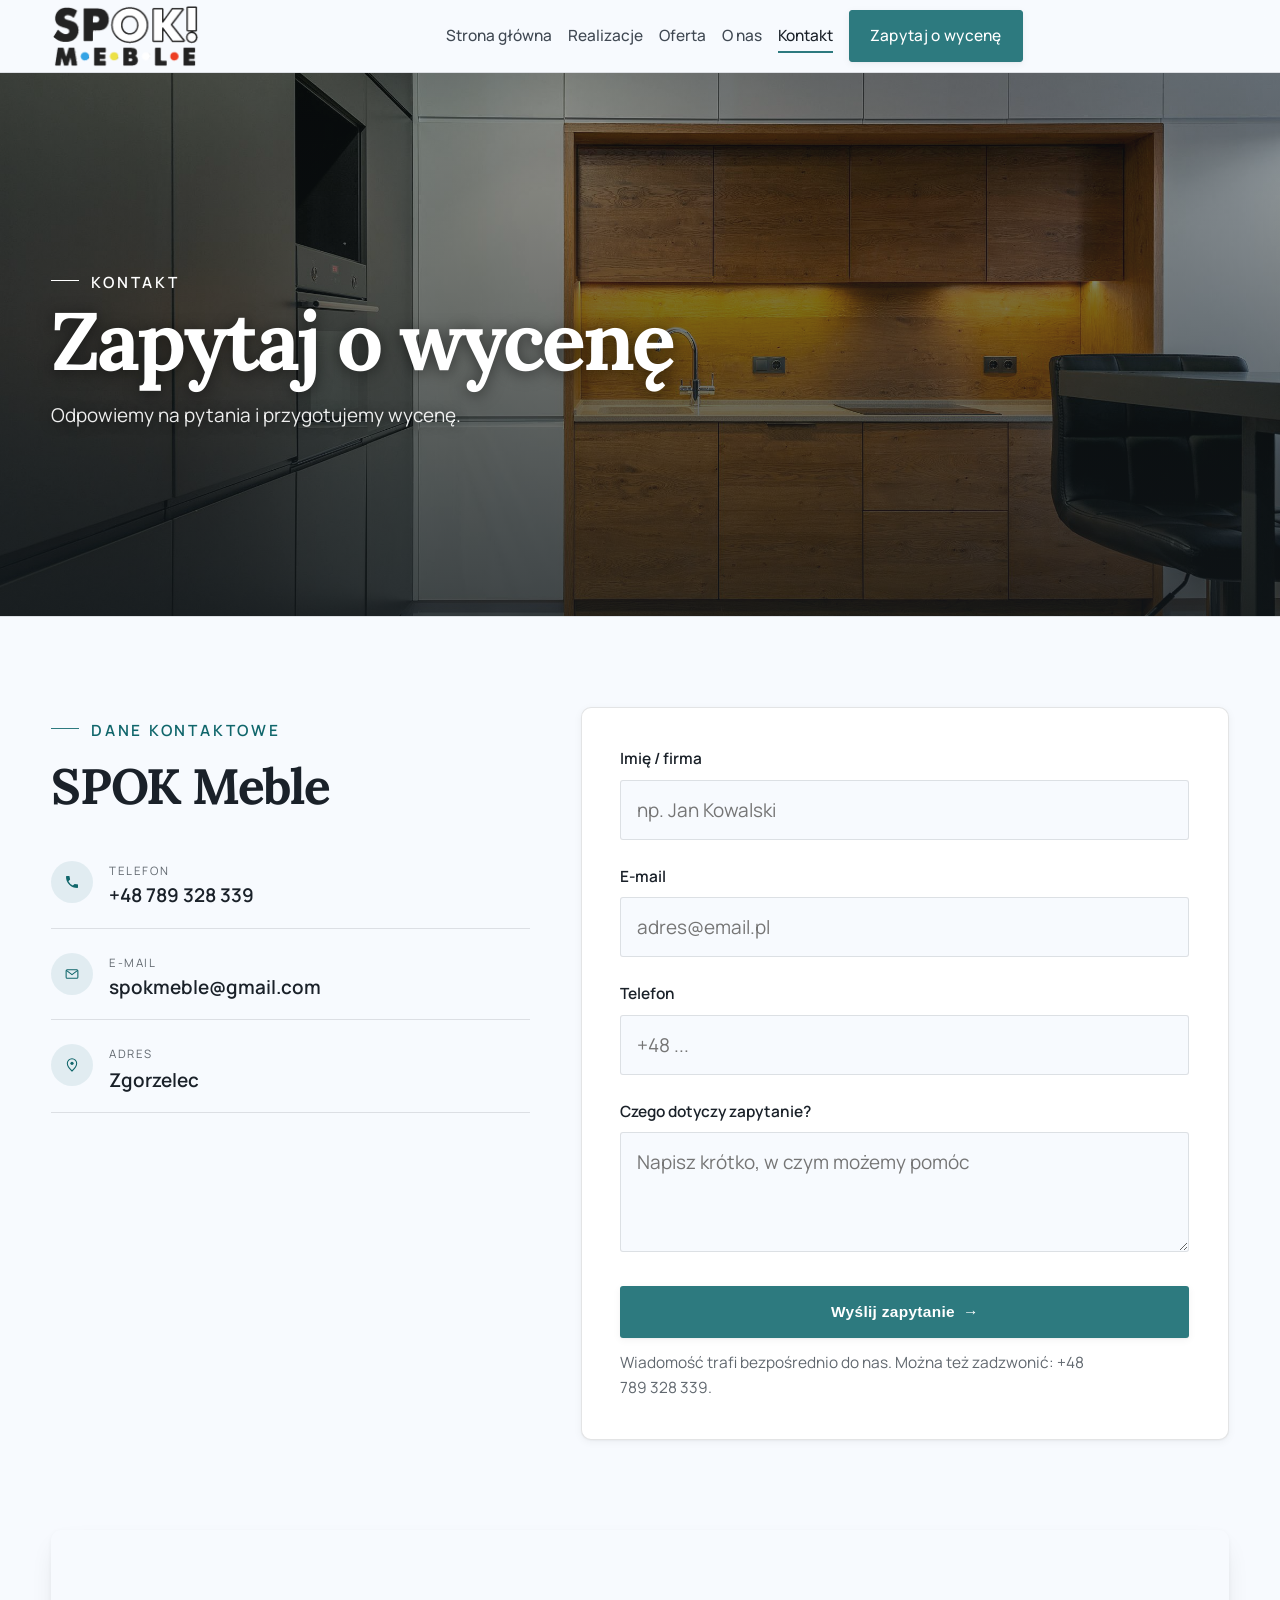
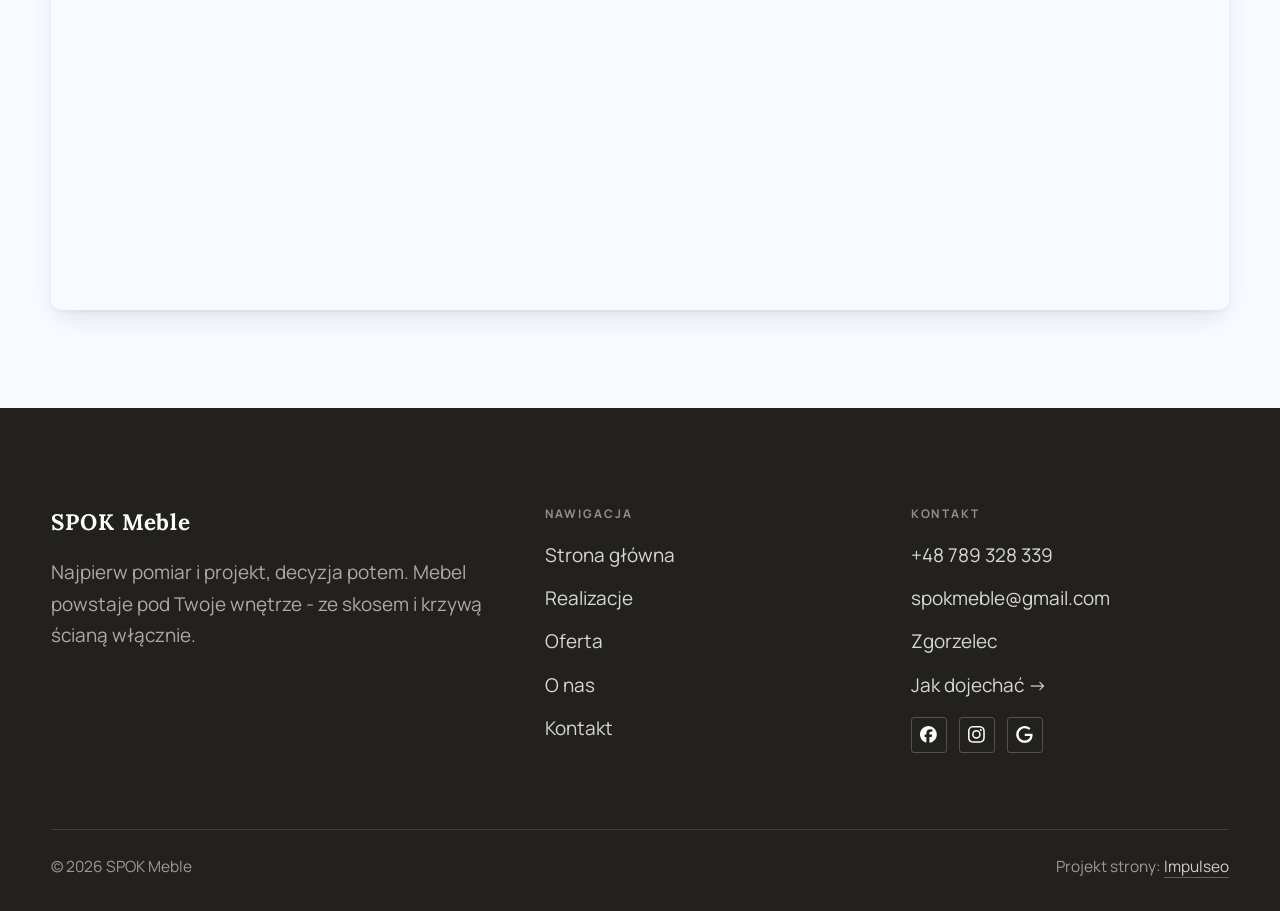
==== commit b3b514c2: "[claude-edit][cmt:91b624d5-11ab-4b86-a8fa-de433d954f1e] logo bez tla - przezroczysty PNG (sam napis," ====
--- a/kontakt.html
+++ b/kontakt.html
@@ -26,7 +26,7 @@
 
 <header class="nav">
   <div class="wrap nav-inner">
-    <a class="brand brand-has-logo" href="index.html"><img class="brand-logo" src="img/logo.jpg" alt="SPOK Meble" width="720" height="720" decoding="async"></a>
+    <a class="brand brand-has-logo" href="index.html"><img class="brand-logo" src="img/logo.png" alt="SPOK Meble" width="612" height="264" decoding="async"></a>
     <nav class="nav-links">
       <a href="index.html">Strona główna</a>
       <a href="realizacje.html">Realizacje</a>
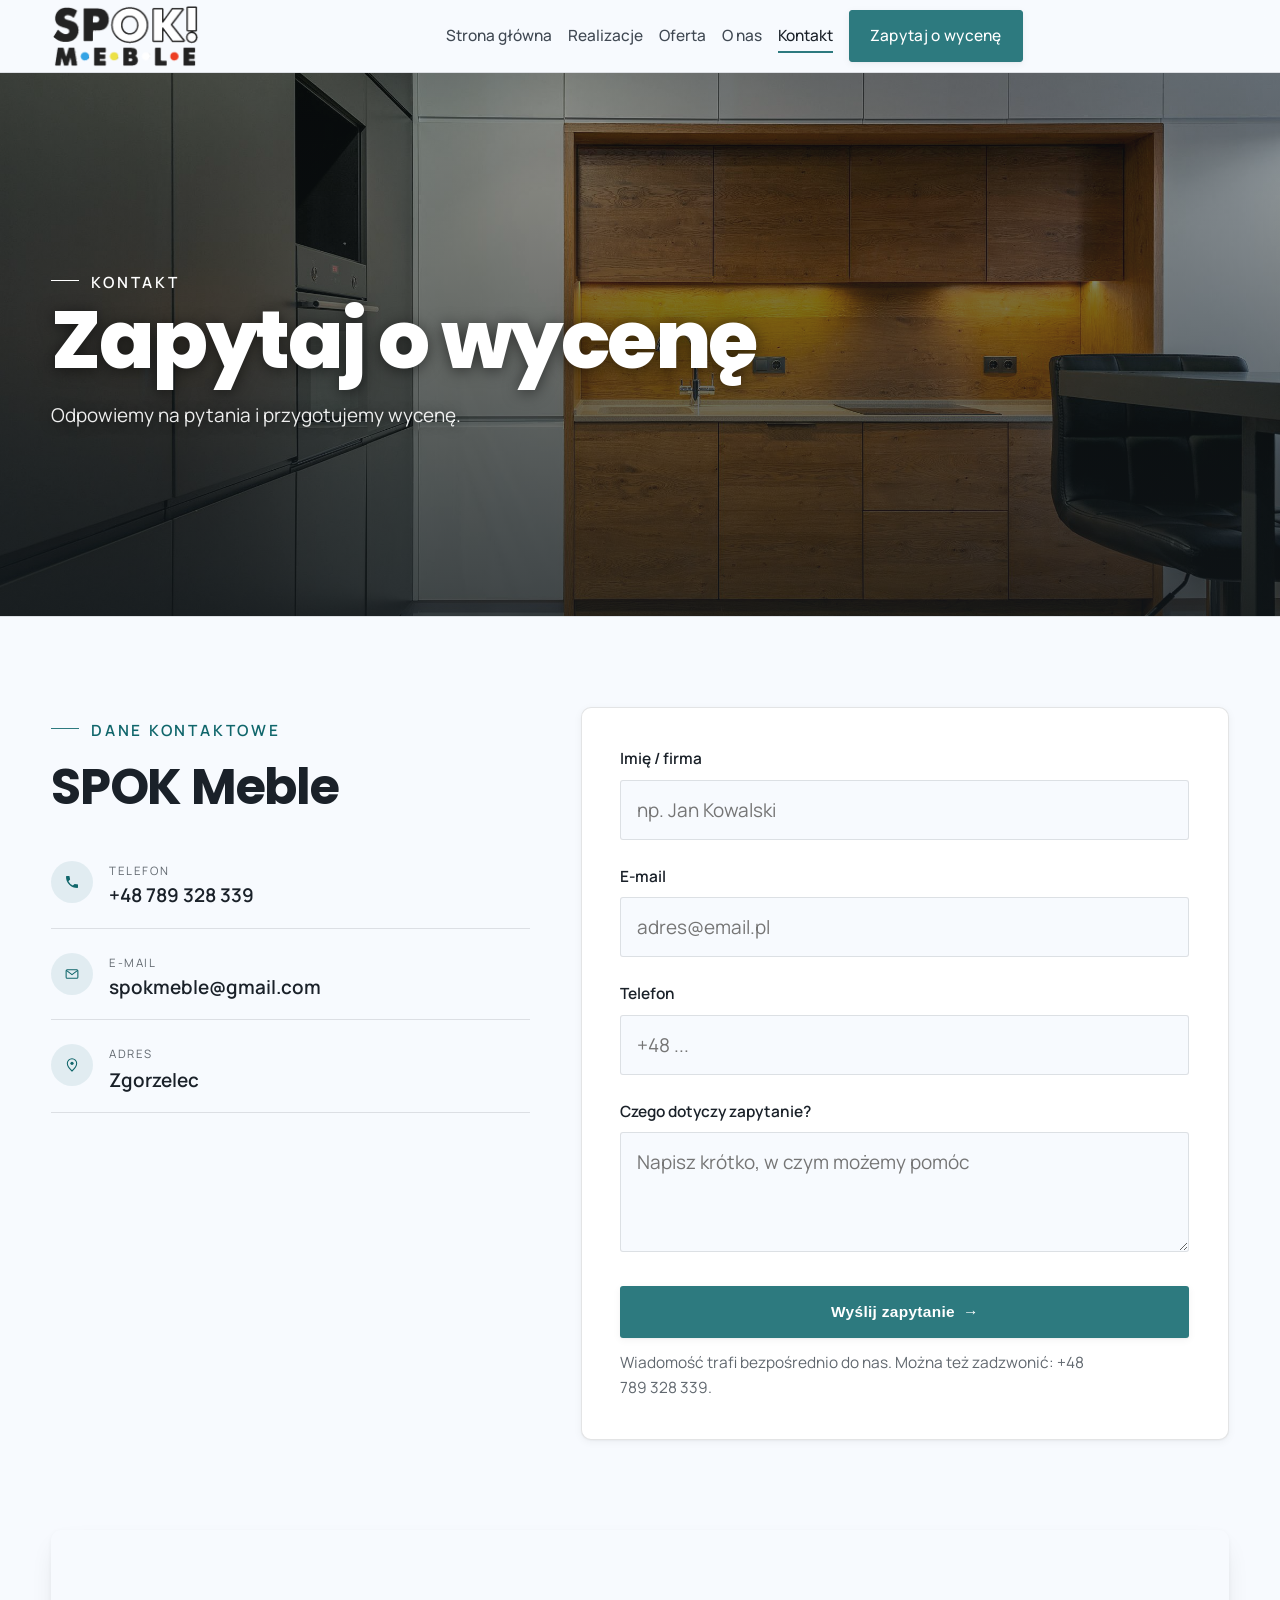
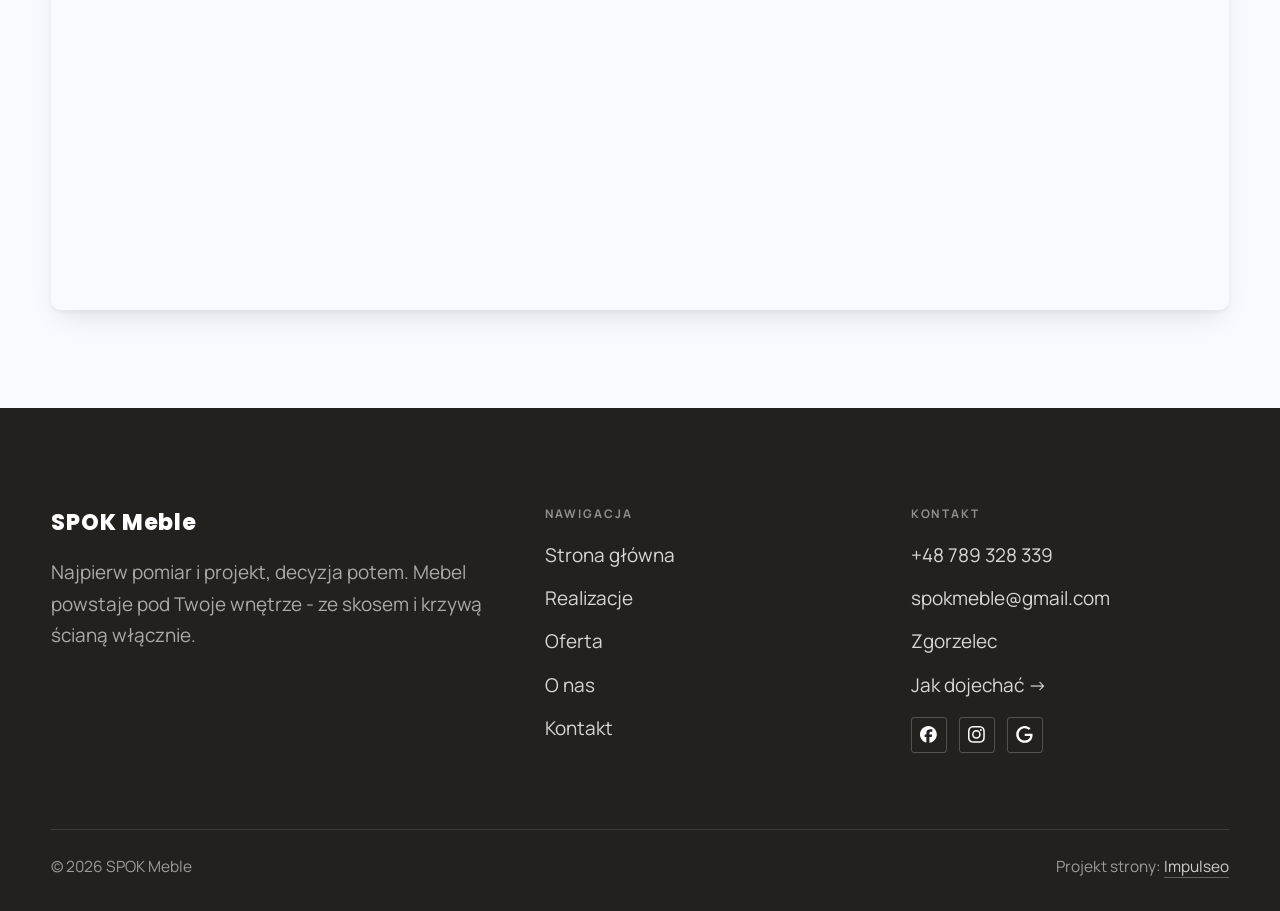
==== commit 4fcb6814: "[claude-edit][cmt:983f7a10-ecbb-4789-893e-5ccfae608d5d] czcionka naglowkowa jak w logo: Lora (serif)" ====
--- a/kontakt.html
+++ b/kontakt.html
@@ -19,7 +19,7 @@
 <meta name="twitter:card" content="summary_large_image">
 <link rel="preconnect" href="https://fonts.googleapis.com">
 <link rel="preconnect" href="https://fonts.gstatic.com" crossorigin>
-<link href="https://fonts.googleapis.com/css2?family=Lora:wght@500;600;700&family=Manrope:wght@400;500;600&display=swap" rel="stylesheet">
+<link href="https://fonts.googleapis.com/css2?family=Poppins:wght@500;600;700;800&family=Manrope:wght@400;500;600&display=swap" rel="stylesheet">
 <link rel="stylesheet" href="assets/styles.css?v=f36c0eb1">
 </head>
 <body>
--- a/assets/styles.css
+++ b/assets/styles.css
@@ -55,7 +55,7 @@
 
   --hairline:1px solid var(--line);
 
-  --font-display:'Lora',serif;
+  --font-display:'Poppins',sans-serif;
   --font-body:'Manrope',sans-serif;
 }
 
@@ -77,7 +77,7 @@
 section{padding-block:clamp(52px,6.5vw,96px)}
 
 h1,h2,h3{font-family:var(--font-display);font-weight:700;line-height:1.08;letter-spacing:-.02em;color:var(--ink)}
-h1{font-size:var(--text-h1);letter-spacing:-.035em}
+h1{font-size:var(--text-h1);font-weight:800;letter-spacing:-.03em}
 h2{font-size:var(--text-h2);letter-spacing:-.025em}
 h3{font-size:var(--text-h3)}
 /* MIARA — długość wiersza. WCAG 2.2 SC 1.4.8: max 80 znaków; Butterick: 45–90.
@@ -506,9 +506,9 @@
 /* 6) MANIFESTO — pełnoekranowy cytat-bohater (zastępuje generyczne „Dlaczego my") */
 .manifesto{background:var(--paper-2);text-align:center}
 .manifesto .wrap{max-width:60rem}
-.manifesto p{font-family:var(--font-display);font-style:italic;font-size:clamp(1.6rem,1rem + 2.4vw,2.8rem);line-height:1.32;color:var(--ink-soft);margin-inline:auto;max-width:26ch;position:relative;padding-top:var(--space-8)}
+.manifesto p{font-family:var(--font-display);font-style:normal;font-weight:600;font-size:clamp(1.6rem,1rem + 2.4vw,2.8rem);line-height:1.32;color:var(--ink-soft);margin-inline:auto;max-width:26ch;position:relative;padding-top:var(--space-8)}
 .manifesto p::before{content:"";position:absolute;top:0;left:50%;transform:translateX(-50%);width:54px;height:1px;background:var(--accent)}
-.manifesto p span{color:var(--accent);font-style:italic}
+.manifesto p span{color:var(--accent);font-style:normal}
 
 /* 7) GATEWAYS — 3 duże bramy-zdjęcia (zamiast paska menu usług) */
 .gateways{display:grid;grid-template-columns:repeat(3,1fr);gap:var(--space-4)}
